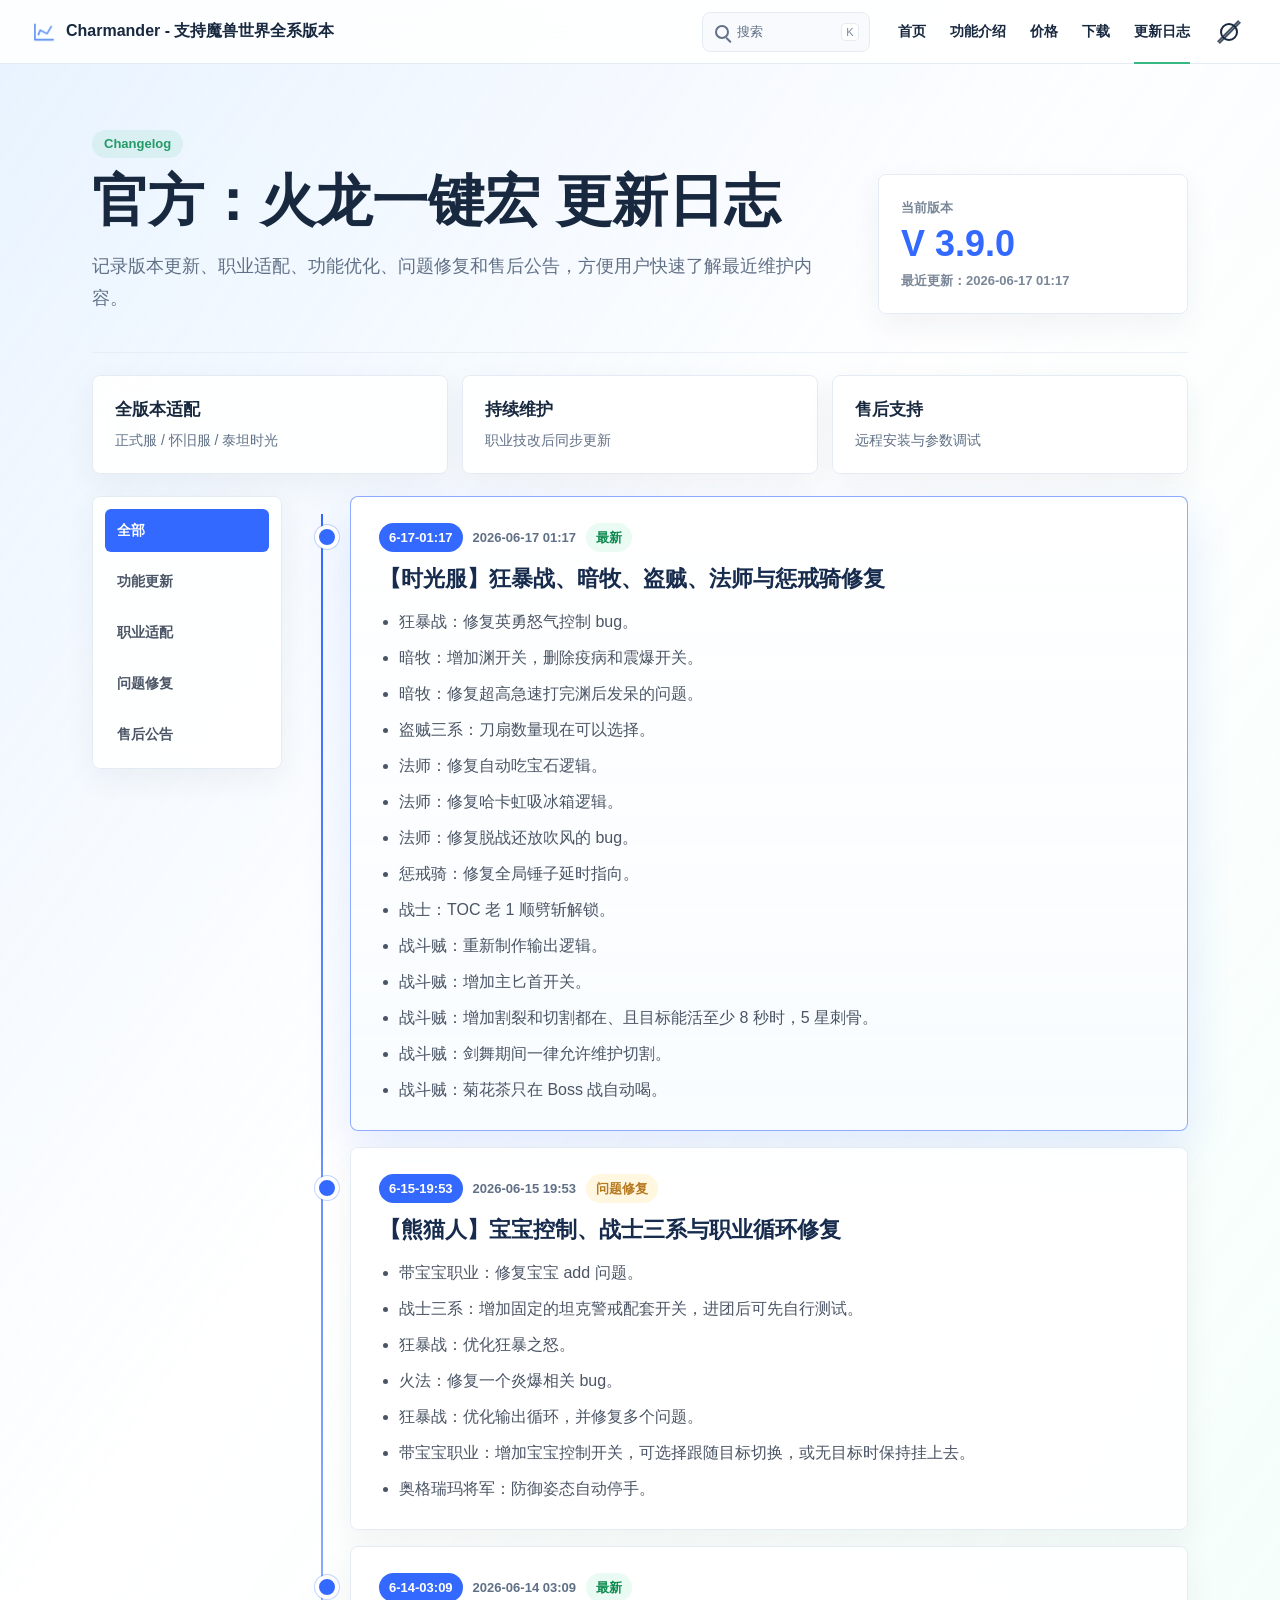
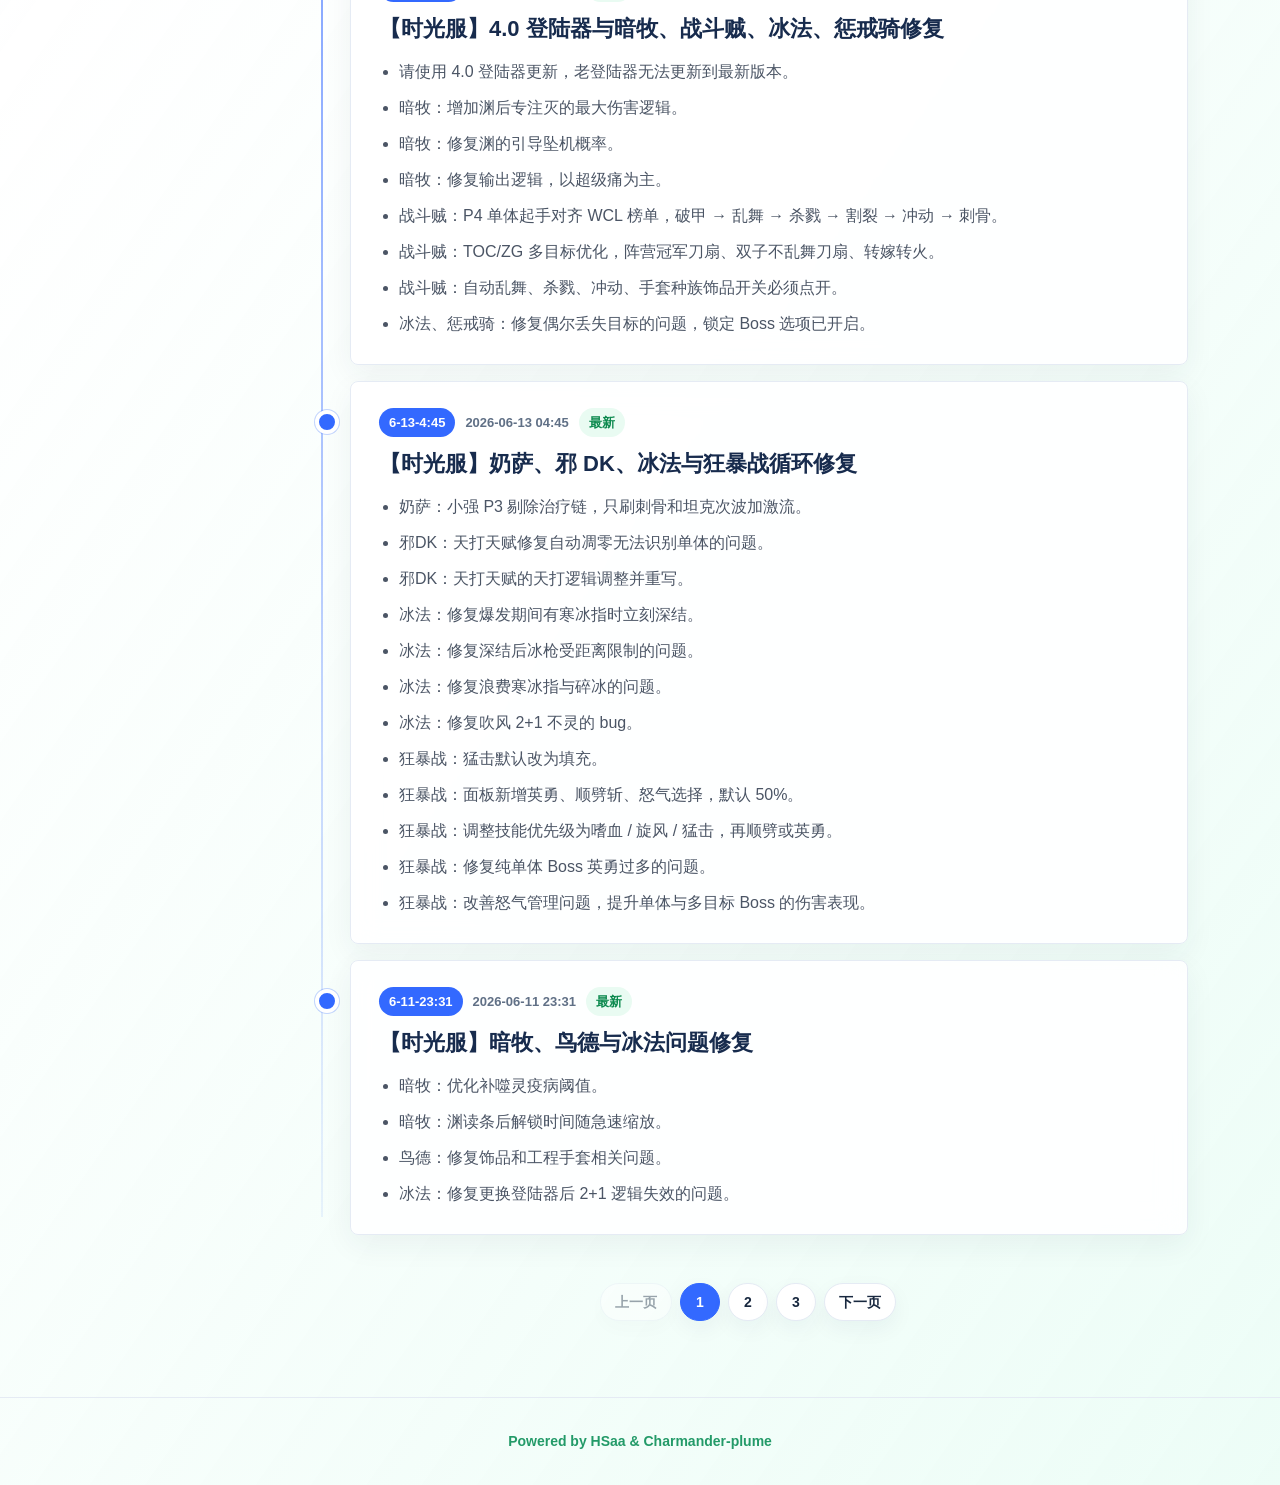
==== changelog.html @ 05441c8e "Restore target-style homepage background" ====
<!doctype html>
<html lang="zh-Hans">
  <head>
    <meta charset="UTF-8" />
    <meta name="viewport" content="width=device-width, initial-scale=1.0" />
    <title>官方：火龙一键宏 更新日志 | Charmander</title>
    <meta name="description" content="查看火龙一键宏版本更新日志，包含职业适配、功能优化、问题修复、售后公告和支付页面调整记录。" />
    <meta name="keywords" content="官方火龙一键宏更新日志,火龙一键宏更新日志,魔兽世界一键宏更新,GSE宏更新,职业适配,版本维护" />
    <meta name="robots" content="index,follow" />
    <meta name="author" content="Charmander" />
    <meta name="theme-color" content="#39b884" />
    <link rel="canonical" href="https://www.aiomg.vip/changelog.html" />
    <link rel="icon" href="./appicon.png" />
    <meta property="og:type" content="article" />
    <meta property="og:locale" content="zh_CN" />
    <meta property="og:site_name" content="Charmander" />
    <meta property="og:title" content="官方：火龙一键宏 更新日志" />
    <meta property="og:description" content="记录火龙一键宏的版本更新、职业适配、功能优化和售后公告。" />
    <meta property="og:url" content="https://www.aiomg.vip/changelog.html" />
    <meta property="og:image" content="https://www.aiomg.vip/appicon.png" />
    <meta name="twitter:card" content="summary" />
    <meta name="twitter:title" content="官方：火龙一键宏 更新日志" />
    <meta name="twitter:description" content="查看火龙一键宏的版本更新、职业适配、功能优化和售后公告。" />
    <meta name="twitter:image" content="https://www.aiomg.vip/appicon.png" />
    <script type="application/ld+json">
      {
        "@context": "https://schema.org",
        "@type": "CollectionPage",
        "name": "官方：火龙一键宏 更新日志",
        "url": "https://www.aiomg.vip/changelog.html",
        "description": "记录火龙一键宏的版本更新、职业适配、功能优化、问题修复和售后公告。",
        "isPartOf": {
          "@type": "WebSite",
          "name": "Charmander",
          "url": "https://www.aiomg.vip/"
        }
      }
    </script>
    <link rel="stylesheet" href="./styles.css?v=20260617-ui2" />
  </head>
  <body class="detail-page changelog-page">
    <header class="navbar">
      <div class="navbar-inner">
        <a class="brand" href="./index.html" aria-label="Charmander - 支持魔兽世界全系版本">
          <span class="brand-mark" aria-hidden="true"><img src="./appicon.png" alt="" width="24" height="24" /></span>
          <span class="brand-text">Charmander - 支持魔兽世界全系版本</span>
        </a>
        <div class="nav-right">
          <div class="search" aria-label="搜索"><span class="search-icon" aria-hidden="true"></span><span>搜索</span><kbd>K</kbd></div>
          <nav class="main-nav" aria-label="主导航">
            <a href="./index.html">首页</a>
            <a href="./features.html">功能介绍</a>
            <a href="./pricing.html">价格</a>
            <a href="./download.html">下载</a>
            <a class="active" href="./changelog.html" aria-current="page">更新日志</a>
          </nav>
          <div class="appearance" aria-label="外观" aria-hidden="true"></div>
        </div>
      </div>
    </header>

    <main class="changelog-main">
      <section class="changelog-hero page-hero">
        <div>
          <p class="section-kicker">Changelog</p>
          <h1>官方：火龙一键宏 更新日志</h1>
          <p>记录版本更新、职业适配、功能优化、问题修复和售后公告，方便用户快速了解最近维护内容。</p>
        </div>
        <aside class="release-summary" aria-label="当前版本摘要">
          <span>当前版本</span>
          <strong>V 3.9.0</strong>
          <em>最近更新：2026-06-17 01:17</em>
        </aside>
      </section>

      <section class="release-grid" aria-label="更新分类">
        <div><strong>全版本适配</strong><span>正式服 / 怀旧服 / 泰坦时光</span></div>
        <div><strong>持续维护</strong><span>职业技改后同步更新</span></div>
        <div><strong>售后支持</strong><span>远程安装与参数调试</span></div>
      </section>

      <section class="changelog-layout">
        <aside class="release-filter" aria-label="日志分类">
          <button class="active" type="button" data-filter="all">全部</button>
          <button type="button" data-filter="feature">功能更新</button>
          <button type="button" data-filter="class">职业适配</button>
          <button type="button" data-filter="fix">问题修复</button>
          <button type="button" data-filter="support">售后公告</button>
        </aside>

        <div class="timeline" data-page-size="5">
          <article class="release-card latest" data-category="fix">
            <div class="release-meta">
              <span class="release-version">6-17-01:17</span>
              <time datetime="2026-06-17T01:17">2026-06-17 01:17</time>
              <em>最新</em>
            </div>
            <h2>【时光服】狂暴战、暗牧、盗贼、法师与惩戒骑修复</h2>
            <ul>
              <li>狂暴战：修复英勇怒气控制 bug。</li>
              <li>暗牧：增加渊开关，删除疫病和震爆开关。</li>
              <li>暗牧：修复超高急速打完渊后发呆的问题。</li>
              <li>盗贼三系：刀扇数量现在可以选择。</li>
              <li>法师：修复自动吃宝石逻辑。</li>
              <li>法师：修复哈卡虹吸冰箱逻辑。</li>
              <li>法师：修复脱战还放吹风的 bug。</li>
              <li>惩戒骑：修复全局锤子延时指向。</li>
              <li>战士：TOC 老 1 顺劈斩解锁。</li>
              <li>战斗贼：重新制作输出逻辑。</li>
              <li>战斗贼：增加主匕首开关。</li>
              <li>战斗贼：增加割裂和切割都在、且目标能活至少 8 秒时，5 星刺骨。</li>
              <li>战斗贼：剑舞期间一律允许维护切割。</li>
              <li>战斗贼：菊花茶只在 Boss 战自动喝。</li>
            </ul>
          </article>

          <article class="release-card" data-category="fix">
            <div class="release-meta">
              <span class="release-version">6-15-19:53</span>
              <time datetime="2026-06-15T19:53">2026-06-15 19:53</time>
              <em class="fix">问题修复</em>
            </div>
            <h2>【熊猫人】宝宝控制、战士三系与职业循环修复</h2>
            <ul>
              <li>带宝宝职业：修复宝宝 add 问题。</li>
              <li>战士三系：增加固定的坦克警戒配套开关，进团后可先自行测试。</li>
              <li>狂暴战：优化狂暴之怒。</li>
              <li>火法：修复一个炎爆相关 bug。</li>
              <li>狂暴战：优化输出循环，并修复多个问题。</li>
              <li>带宝宝职业：增加宝宝控制开关，可选择跟随目标切换，或无目标时保持挂上去。</li>
              <li>奥格瑞玛将军：防御姿态自动停手。</li>
            </ul>
          </article>

          <article class="release-card" data-category="fix">
            <div class="release-meta">
              <span class="release-version">6-14-03:09</span>
              <time datetime="2026-06-14T03:09">2026-06-14 03:09</time>
              <em>最新</em>
            </div>
            <h2>【时光服】4.0 登陆器与暗牧、战斗贼、冰法、惩戒骑修复</h2>
            <ul>
              <li>请使用 4.0 登陆器更新，老登陆器无法更新到最新版本。</li>
              <li>暗牧：增加渊后专注灭的最大伤害逻辑。</li>
              <li>暗牧：修复渊的引导坠机概率。</li>
              <li>暗牧：修复输出逻辑，以超级痛为主。</li>
              <li>战斗贼：P4 单体起手对齐 WCL 榜单，破甲 → 乱舞 → 杀戮 → 割裂 → 冲动 → 刺骨。</li>
              <li>战斗贼：TOC/ZG 多目标优化，阵营冠军刀扇、双子不乱舞刀扇、转嫁转火。</li>
              <li>战斗贼：自动乱舞、杀戮、冲动、手套种族饰品开关必须点开。</li>
              <li>冰法、惩戒骑：修复偶尔丢失目标的问题，锁定 Boss 选项已开启。</li>
            </ul>
          </article>

          <article class="release-card" data-category="fix">
            <div class="release-meta">
              <span class="release-version">6-13-4:45</span>
              <time datetime="2026-06-13T04:45">2026-06-13 04:45</time>
              <em>最新</em>
            </div>
            <h2>【时光服】奶萨、邪 DK、冰法与狂暴战循环修复</h2>
            <ul>
              <li>奶萨：小强 P3 剔除治疗链，只刷刺骨和坦克次波加激流。</li>
              <li>邪DK：天打天赋修复自动凋零无法识别单体的问题。</li>
              <li>邪DK：天打天赋的天打逻辑调整并重写。</li>
              <li>冰法：修复爆发期间有寒冰指时立刻深结。</li>
              <li>冰法：修复深结后冰枪受距离限制的问题。</li>
              <li>冰法：修复浪费寒冰指与碎冰的问题。</li>
              <li>冰法：修复吹风 2+1 不灵的 bug。</li>
              <li>狂暴战：猛击默认改为填充。</li>
              <li>狂暴战：面板新增英勇、顺劈斩、怒气选择，默认 50%。</li>
              <li>狂暴战：调整技能优先级为嗜血 / 旋风 / 猛击，再顺劈或英勇。</li>
              <li>狂暴战：修复纯单体 Boss 英勇过多的问题。</li>
              <li>狂暴战：改善怒气管理问题，提升单体与多目标 Boss 的伤害表现。</li>
            </ul>
          </article>

          <article class="release-card" data-category="fix">
            <div class="release-meta">
              <span class="release-version">6-11-23:31</span>
              <time datetime="2026-06-11T23:31">2026-06-11 23:31</time>
              <em>最新</em>
            </div>
            <h2>【时光服】暗牧、鸟德与冰法问题修复</h2>
            <ul>
              <li>暗牧：优化补噬灵疫病阈值。</li>
              <li>暗牧：渊读条后解锁时间随急速缩放。</li>
              <li>鸟德：修复饰品和工程手套相关问题。</li>
              <li>冰法：修复更换登陆器后 2+1 逻辑失效的问题。</li>
            </ul>
          </article>

          <article class="release-card" data-category="fix">
            <div class="release-meta">
              <span class="release-version">6-11-13:14</span>
              <time datetime="2026-06-11T13:14">2026-06-11 13:14</time>
              <em>最新</em>
            </div>
            <h2>【时光服】3.9 登陆器与职业循环更新</h2>
            <ul>
              <li>请使用 3.9 登陆器更新；重新打开登陆器会自动更新，进入游戏后可 <code>/RL</code> 重新加载。</li>
              <li>武器战：优化 AOE，超过 3 怪智能顺劈，2 只怪横扫时偏向英勇。</li>
              <li>暗牧：适配新更新，如有问题请及时反馈。</li>
              <li>毁灭术：分流逻辑优化。</li>
              <li>CJQ：修复命令光环问题。</li>
              <li>DK：修复霸权印记不开的问题。</li>
            </ul>
          </article>

          <article class="release-card" data-category="feature">
            <div class="release-meta">
              <span class="release-version">登陆器 3.9</span>
              <time datetime="2026-06-11">2026-06-11</time>
              <em class="feature">功能更新</em>
            </div>
            <h2>登陆器 3.9 优化更新</h2>
            <ul>
              <li>优化更新流程与目录结构，新增一键更新能力。</li>
              <li>减少屏幕占用并优化线程表现，提升登陆器运行体验。</li>
              <li>一键宏打开并登录后即可启动游戏；如出现发呆情况，可在游戏内输入 <code>/RL</code> 重新加载。</li>
              <li>友情提醒：没有工程手套的用户，一定要取消勾选工程手套相关选项，否则可能卡循环。</li>
            </ul>
          </article>

          <article class="release-card" data-category="fix">
            <div class="release-meta">
              <span class="release-version">6-10-18:49</span>
              <time datetime="2026-06-10T18:49">2026-06-10 18:49</time>
              <em class="fix">问题修复</em>
            </div>
            <h2>【时光服】骑士、治疗与盗贼循环修复</h2>
            <ul>
              <li>修复 FQ 循环 BUG。</li>
              <li>骑士增加光明圣印按钮和禁用选项。</li>
              <li>修复治疗无法循环 BUG。</li>
              <li>修复盗贼一直上毒问题。</li>
            </ul>
          </article>

          <article class="release-card" data-category="class">
            <div class="release-meta">
              <span class="release-version">v1.6.1</span>
              <time datetime="2026-06-10">2026-06-10</time>
              <em class="class">职业适配</em>
            </div>
            <h2>职业循环与团队副本场景修复</h2>
            <ul>
              <li>邪 DK：自动工程手套提前到大军 / 天鬼前面；天赋菜单更名，并提示命中需堆够 263，否则可能断病乱循环。</li>
              <li>适配水晶之心。</li>
              <li>毁灭术：新增厄运诅咒开关，并修复献祭不加层数计算的问题。</li>
              <li>武器战：有横扫时优先英勇，无横扫时智能顺劈。</li>
              <li>元素萨满：雷霆风暴增加自动使用开关，蓝量低于 80% 时开始工作。</li>
              <li>暗牧：修复升天开工程手套 / 饰品导致掉下来的问题，增加哈卡自动躲吸；冰吼逻辑暂未完成。</li>
              <li>修复吃药卡狂野魔法的问题。</li>
              <li>敏锐贼：十字军老 1 前几个 Boss 不再自动使用消失。</li>
              <li>血领主、冰吼场景下，部分近战不再自动取消自动保护之手。</li>
            </ul>
          </article>

          <article class="release-card" data-category="fix">
            <div class="release-meta">
              <span class="release-version">6-9-01:05</span>
              <time datetime="2026-06-09T01:05">2026-06-09 01:05</time>
              <em class="fix">问题修复</em>
            </div>
            <h2>【时光服】3.8 登陆器与职业循环更新</h2>
            <ul>
              <li>请更新最新 3.8 登陆器后再进行更新；可点击下载最新自动登陆器。</li>
              <li>邪 DK 自动工程手套提前到大军 / 天鬼前面，天赋菜单更名，并增加命中提示。</li>
              <li>毁灭术新增厄运诅咒开关，并修复献祭层数计算问题。</li>
              <li>武器战、元素萨满、暗牧、敏锐贼和部分团本场景均有循环修复。</li>
            </ul>
          </article>

          <article class="release-card" data-category="feature">
            <div class="release-meta"><span class="release-version">v1.6.0</span><time datetime="2026-06-10">2026-06-10</time><em class="feature">功能更新</em></div>
            <h2>完善购买页与联系方式展示</h2>
            <ul>
              <li>新增 QQ 与微信二维码悬浮展示，方便用户扫码联系客服。</li>
              <li>优化套餐卡片文案、价格和库存显示，增强移动端可读性。</li>
              <li>补全全站 SEO 信息、结构化数据、robots 和 sitemap。</li>
            </ul>
          </article>

          <article class="release-card" data-category="feature">
            <div class="release-meta"><span class="release-version">v1.5.0</span><time datetime="2026-06-09">2026-06-09</time><em class="feature">功能更新</em></div>
            <h2>新增价格套餐与支付方式展示</h2>
            <ul>
              <li>上线季卡、半年卡、年卡、永久卡四类套餐。</li>
              <li>展示微信支付、支付宝、银联、网银、数字人民币、Visa/Mastercard、USTD 和直接支付。</li>
              <li>保留静态展示模式，不接入真实支付行为。</li>
            </ul>
          </article>

          <article class="release-card" data-category="class">
            <div class="release-meta"><span class="release-version">v1.4.0</span><time datetime="2026-06-09">2026-06-09</time><em class="class">职业适配</em></div>
            <h2>商品分类与套餐卡片优化</h2>
            <ul>
              <li>商品分类支持点击切换选中状态。</li>
              <li>修复套餐卡片文字换行影响视觉的问题。</li>
              <li>统一卡片边框、选中状态和右下角标记样式。</li>
            </ul>
          </article>

          <article class="release-card" data-category="class">
            <div class="release-meta"><span class="release-version">v1.3.0</span><time datetime="2026-06-09">2026-06-09</time><em class="class">职业适配</em></div>
            <h2>补充职业与版本范围</h2>
            <ul>
              <li>补充正式服全职业、怀旧服专区、时光/熊猫/正式服分类。</li>
              <li>优化 GSE 宏包说明，明确适配职业与专精范围。</li>
              <li>增加首次购买体验卡提示，降低用户试用门槛。</li>
            </ul>
          </article>

          <article class="release-card" data-category="support">
            <div class="release-meta"><span class="release-version">v1.2.0</span><time datetime="2026-06-08">2026-06-08</time><em class="support">售后公告</em></div>
            <h2>完善交付与售后权益说明</h2>
            <ul>
              <li>补充远程安装、调试、改键和售后交流群说明。</li>
              <li>明确下单备注游戏版本、职业、专精和使用场景。</li>
              <li>增加合规声明，说明不提供自动挂机、自动走位、自动副本等功能。</li>
            </ul>
          </article>
        </div>
        <nav class="release-pagination" aria-label="更新日志分页"></nav>
      </section>
    </main>

    <footer class="footer">
      <span>Powered by HSaa &amp; Charmander-plume</span>
    </footer>
    <script src="./script.js?v=20260617-motion1" defer></script>
  </body>
</html>
---- styles.css ----
:root {
  --bg: #ffffff;
  --bg-soft: #f7fbff;
  --bg-card: rgba(255, 255, 255, .88);
  --text: #18283f;
  --muted: #607086;
  --muted-2: #7a8798;
  --line: #e5ebf4;
  --brand: #36b883;
  --brand-dark: #239a68;
  --blue: #3369ff;
  --cyan: #21b9ee;
  --violet: #7c5cff;
  --danger: #e5484d;
  --shadow: 0 16px 44px rgba(28, 46, 74, .08);
  --shadow-soft: 0 10px 30px rgba(28, 46, 74, .06);
  --shadow-lift: 0 24px 58px rgba(28, 46, 74, .12);
  --radius: 8px;
  --header-height: 64px;
  color: var(--text);
  background: var(--bg);
  font-family: ui-sans-serif, -apple-system, BlinkMacSystemFont, "Segoe UI", "PingFang SC", "Microsoft YaHei", "Noto Sans CJK SC", Arial, sans-serif;
}

* {
  box-sizing: border-box;
}

html {
  min-width: 320px;
  background: var(--bg);
  scroll-padding-top: var(--header-height);
}

body {
  margin: 0;
  min-height: 100vh;
  color: var(--text);
  background:
    radial-gradient(circle at 18% 12%, rgba(51, 105, 255, .12), transparent 30%),
    radial-gradient(circle at 82% 16%, rgba(54, 184, 131, .12), transparent 30%),
    linear-gradient(180deg, #f8fcff 0%, #fff 420px);
  font-family: inherit;
  font-size: 16px;
  line-height: 1.65;
  text-rendering: optimizeLegibility;
  -webkit-font-smoothing: antialiased;
}

body.home {
  background: #fff;
}

body.detail-page {
  background:
    linear-gradient(125deg, rgba(231, 242, 255, .92) 0%, rgba(255, 255, 255, .74) 34%, rgba(235, 253, 246, .9) 100%),
    linear-gradient(180deg, #f7fbff 0%, #fff 620px);
}

body.detail-page::before {
  content: "";
  position: fixed;
  inset: var(--header-height) 0 auto;
  z-index: -1;
  height: 420px;
  pointer-events: none;
  background:
    linear-gradient(90deg, rgba(51, 105, 255, .06) 1px, transparent 1px),
    linear-gradient(180deg, rgba(54, 184, 131, .05) 1px, transparent 1px);
  background-size: 44px 44px;
  mask-image: linear-gradient(180deg, rgba(0, 0, 0, .7), transparent);
}

a {
  color: inherit;
  text-decoration: none;
}

img {
  max-width: 100%;
  height: auto;
}

.navbar {
  position: fixed;
  inset: 0 0 auto;
  z-index: 50;
  height: var(--header-height);
  border-bottom: 1px solid var(--line);
  background: rgba(255, 255, 255, .88);
  backdrop-filter: saturate(180%) blur(14px);
}

.navbar-inner {
  display: flex;
  align-items: center;
  justify-content: space-between;
  max-width: 1376px;
  height: 100%;
  margin: 0 auto;
  padding: 0 32px;
}

.brand {
  display: inline-flex;
  align-items: center;
  min-width: 0;
  height: 100%;
  font-size: 16px;
  font-weight: 800;
  white-space: nowrap;
}

.brand-mark {
  display: inline-flex;
  flex: 0 0 auto;
  width: 24px;
  height: 24px;
  margin-right: 10px;
}

.brand-mark img {
  display: block;
  width: 24px;
  height: 24px;
}

.brand-text {
  overflow: hidden;
  text-overflow: ellipsis;
}

.nav-right,
.main-nav {
  display: flex;
  align-items: center;
  height: 100%;
}

.nav-right {
  gap: 8px;
}

.search {
  display: inline-flex;
  align-items: center;
  gap: 8px;
  width: 168px;
  height: 40px;
  margin-right: 8px;
  border: 1px solid var(--line);
  border-radius: var(--radius);
  padding: 0 10px 0 12px;
  color: var(--muted);
  background: rgba(248, 250, 253, .92);
  font-size: 13px;
}

.search-icon {
  width: 14px;
  height: 14px;
  border: 2px solid currentColor;
  border-radius: 50%;
  position: relative;
  flex: 0 0 auto;
}

.search-icon::after {
  content: "";
  position: absolute;
  right: -5px;
  bottom: -4px;
  width: 7px;
  height: 2px;
  border-radius: 999px;
  background: currentColor;
  transform: rotate(45deg);
}

.search span:nth-child(2) {
  min-width: 0;
  flex: 1;
  overflow: hidden;
  text-overflow: ellipsis;
  white-space: nowrap;
}

kbd {
  min-width: 18px;
  height: 18px;
  border: 1px solid var(--line);
  border-radius: 4px;
  padding: 0 4px;
  color: var(--muted-2);
  background: #fff;
  font: inherit;
  font-size: 11px;
  line-height: 16px;
  text-align: center;
}

.main-nav a {
  position: relative;
  display: inline-flex;
  align-items: center;
  height: 100%;
  padding: 0 12px;
  color: var(--text);
  font-size: 14px;
  font-weight: 700;
  transition: color .18s ease, transform .18s ease;
}

.main-nav a:hover {
  color: var(--brand);
  transform: translateY(-1px);
}

.main-nav a.active::after {
  content: "";
  position: absolute;
  right: 12px;
  bottom: -1px;
  left: 12px;
  height: 2px;
  background: var(--brand);
  transform-origin: center;
  animation: navActiveBar .48s ease-out;
}

.appearance {
  position: relative;
  width: 38px;
  height: 38px;
  border-radius: 50%;
}

.appearance::before,
.appearance::after {
  content: "";
  position: absolute;
  inset: 10px;
  border: 2px solid var(--text);
  border-radius: 50%;
}

.appearance::after {
  inset: 4px 17px;
  border-width: 0 2px;
  border-radius: 0;
  transform: rotate(45deg);
  opacity: .8;
}

.footer {
  border-top: 1px solid var(--line);
  padding: 32px 24px;
  color: var(--muted);
  text-align: center;
  font-size: 14px;
}

.footer span {
  color: var(--brand-dark);
  font-weight: 700;
}

.section-kicker {
  display: inline-flex;
  align-items: center;
  min-height: 28px;
  margin: 0 0 12px;
  border-radius: 999px;
  padding: 0 12px;
  color: var(--brand-dark);
  background: rgba(54, 184, 131, .1);
  font-size: 13px;
  font-weight: 900;
  letter-spacing: 0;
}

.page-hero h1,
.hero h1 {
  letter-spacing: 0;
}

.home .footer {
  background: #fff;
}

.hero {
  position: relative;
  display: grid;
  place-items: center;
  min-height: calc(100vh - 64px);
  padding: calc(var(--header-height) + 60px) 24px 106px;
  overflow: hidden;
  text-align: center;
}

.bg-filter,
.bg-filter canvas {
  position: absolute;
  inset: 0;
  width: 100%;
  height: 100%;
}

.bg-filter {
  background: #f8fbff;
}

.bg-filter canvas {
  image-rendering: auto;
  opacity: .95;
  filter: blur(52px) saturate(1.22);
  transform: scale(1.12);
}

.bg-filter::after {
  content: "";
  position: absolute;
  inset: 0;
  background:
    radial-gradient(circle at 50% 44%, rgba(255, 255, 255, .34), rgba(255, 255, 255, .54) 30%, transparent 58%),
    linear-gradient(180deg, rgba(255, 255, 255, .74), rgba(255, 255, 255, .1) 44%, rgba(255, 255, 255, .86) 96%);
}

.hero-content {
  position: relative;
  z-index: 1;
  display: grid;
  justify-items: center;
}

.hero h1 {
  margin: 0;
  display: block;
  padding: 0 .04em .1em;
  font-size: clamp(48px, 7vw, 86px);
  font-weight: 900;
  line-height: 1.12;
  background: linear-gradient(110deg, var(--brand) 10%, #2caec4 48%, var(--violet) 88%);
  -webkit-background-clip: text;
  background-clip: text;
  color: transparent;
}

.tagline {
  margin: 22px 0 0;
  color: rgba(24, 40, 63, .72);
  font-size: clamp(25px, 3.2vw, 36px);
  font-weight: 900;
  line-height: 1.25;
}

.description {
  max-width: 720px;
  margin: 18px 0 0;
  color: rgba(24, 40, 63, .62);
  font-size: clamp(18px, 2.1vw, 24px);
  font-weight: 500;
}

.actions {
  display: flex;
  justify-content: center;
  flex-wrap: wrap;
  gap: 14px;
  margin-top: 42px;
}

.btn {
  display: inline-flex;
  align-items: center;
  justify-content: center;
  min-width: 96px;
  min-height: 42px;
  border-radius: 999px;
  padding: 0 22px;
  font-size: 15px;
  font-weight: 900;
  transition: transform .18s ease, box-shadow .18s ease, background-color .18s ease, color .18s ease;
}

.btn.primary {
  color: #fff;
  background: var(--brand);
  box-shadow: 0 12px 30px rgba(54, 184, 131, .24);
}

.btn.secondary {
  color: var(--text);
  background: rgba(255, 255, 255, .84);
  box-shadow: var(--shadow-soft);
}

.btn:hover,
.btn:focus-visible {
  transform: translateY(-2px);
}

.btn.primary:hover,
.btn.primary:focus-visible {
  box-shadow: 0 18px 36px rgba(54, 184, 131, .28);
}

.btn.secondary:hover,
.btn.secondary:focus-visible {
  box-shadow: 0 16px 32px rgba(28, 46, 74, .11);
}

.feature-main,
.shop-main,
.download-main,
.changelog-main {
  max-width: 1160px;
  min-height: calc(100vh - var(--header-height));
  margin: 0 auto;
  padding: calc(var(--header-height) + 58px) 32px 76px;
}

.page-hero {
  position: relative;
  display: grid;
  grid-template-columns: minmax(0, 1fr) 310px;
  gap: 34px;
  align-items: end;
  margin-bottom: 22px;
  padding: 8px 0 38px;
  border-bottom: 1px solid rgba(229, 235, 244, .78);
  animation: pageHeroIn .7s cubic-bezier(.2, .7, .2, 1) both;
}

.page-hero h1 {
  max-width: 800px;
  margin: 0;
  color: var(--text);
  font-size: clamp(38px, 4.4vw, 56px);
  font-weight: 900;
  line-height: 1.1;
}

.lead,
.page-hero p:not(.section-kicker),
.download-hero-copy > p:not(.section-kicker),
.changelog-hero p:not(.section-kicker) {
  max-width: 740px;
  margin: 18px 0 0;
  color: var(--muted);
  font-size: 18px;
  line-height: 1.8;
}

.feature-hero h1 {
  background: linear-gradient(115deg, var(--brand) 18%, #2ab7c8 54%, var(--violet) 88%);
  -webkit-background-clip: text;
  background-clip: text;
  color: transparent;
}

.feature-hero-panel,
.release-summary,
.download-version-card,
.feature-section.clean,
.feature-section.tips,
.feature-section.compliance,
.shop-panel,
.download-panel,
.download-support,
.release-grid div,
.release-card,
.download-card {
  border: 1px solid var(--line);
  border-radius: var(--radius);
  background: var(--bg-card);
  box-shadow: var(--shadow-soft);
  backdrop-filter: blur(14px);
}

.feature-section.clean,
.feature-section.tips,
.feature-section.compliance,
.shop-panel,
.download-panel,
.download-support,
.release-card {
  transition: border-color .18s ease, box-shadow .18s ease, transform .18s ease;
}

.feature-section.clean:hover,
.feature-section.tips:hover,
.feature-section.compliance:hover,
.shop-panel:hover,
.download-panel:hover,
.download-support:hover,
.release-card:hover {
  border-color: rgba(51, 105, 255, .28);
  box-shadow: var(--shadow-lift);
}

.feature-hero-panel,
.release-summary,
.download-version-card {
  padding: 22px;
}

.feature-hero-panel div {
  padding: 14px 0;
  border-bottom: 1px solid var(--line);
}

.feature-hero-panel div:first-child {
  padding-top: 0;
}

.feature-hero-panel div:last-child {
  padding-bottom: 0;
  border-bottom: 0;
}

.panel-label,
.release-summary span,
.release-summary em,
.download-version-card span,
.download-version-card em {
  display: block;
  color: var(--muted-2);
  font-size: 13px;
  font-style: normal;
  font-weight: 800;
}

.feature-hero-panel strong {
  color: var(--text);
  font-size: 16px;
}

.feature-section {
  border-top: 1px solid var(--line);
  padding: 44px 0;
}

.feature-section.clean,
.feature-section.tips,
.feature-section.compliance {
  border-top: 1px solid var(--line);
  margin: 18px 0 36px;
  padding: 30px;
}

.section-heading {
  margin-bottom: 24px;
}

.section-heading h2,
.feature-section h2 {
  margin: 0;
  color: var(--text);
  font-size: 30px;
  font-weight: 900;
  line-height: 1.25;
}

.rich-copy {
  display: grid;
  grid-template-columns: repeat(2, minmax(0, 1fr));
  gap: 22px;
}

.rich-copy p,
.feature-section p {
  margin: 0;
  color: var(--muted);
  line-height: 1.85;
}

.capability-grid {
  display: grid;
  grid-template-columns: repeat(3, minmax(0, 1fr));
  gap: 16px;
}

.capability-card,
.audience-list div,
.support-item {
  border: 1px solid var(--line);
  border-radius: var(--radius);
  background: #fff;
  box-shadow: 0 10px 28px rgba(28, 46, 74, .05);
}

.capability-card {
  position: relative;
  overflow: hidden;
  min-height: 230px;
  padding: 24px;
}

.capability-card::after,
.download-card::after {
  content: "";
  position: absolute;
  right: -34px;
  bottom: -36px;
  width: 96px;
  height: 96px;
  border-radius: 28px;
  background: linear-gradient(135deg, rgba(54, 184, 131, .13), rgba(51, 105, 255, .1));
  transform: rotate(16deg);
}

.card-index,
.download-card-icon,
.release-version {
  display: inline-flex;
  align-items: center;
  justify-content: center;
  border-radius: 999px;
  color: #fff;
  background: var(--blue);
  font-size: 13px;
  font-weight: 900;
}

.card-index {
  position: relative;
  z-index: 1;
  min-width: 38px;
  height: 28px;
}

.capability-card h3 {
  position: relative;
  z-index: 1;
  margin: 18px 0 10px;
  font-size: 22px;
  line-height: 1.3;
}

.capability-card p {
  position: relative;
  z-index: 1;
  color: var(--muted);
}

.split,
.compliance {
  display: grid;
  grid-template-columns: 280px minmax(0, 1fr);
  gap: 40px;
  align-items: start;
}

.split-heading {
  display: grid;
  align-content: start;
  gap: 10px;
}

.split-heading h2 {
  margin: 0;
}

.audience-list {
  display: grid;
  gap: 12px;
}

.audience-list div,
.support-item {
  padding: 18px 20px;
}

.audience-list strong {
  display: block;
  margin-bottom: 4px;
  font-size: 17px;
}

.audience-list span,
.support-item {
  color: var(--muted);
  line-height: 1.7;
}

.support-grid {
  display: grid;
  grid-template-columns: repeat(auto-fit, minmax(174px, 1fr));
  gap: 14px;
}

.support-item {
  min-height: 128px;
  font-weight: 800;
}

.compliance {
  background: #fff8e8;
}

.tips span {
  display: inline-block;
  margin-top: 12px;
  color: var(--text);
  font-size: 14px;
  font-weight: 900;
}

.shop-header {
  display: flex;
  align-items: center;
  justify-content: space-between;
  gap: 24px;
  min-height: 104px;
  border-radius: var(--radius);
  padding: 28px;
  color: #fff;
  background:
    linear-gradient(135deg, rgba(47, 102, 255, .98) 0%, rgba(69, 132, 255, .96) 47%, rgba(34, 184, 238, .95) 100%),
    linear-gradient(90deg, rgba(255, 255, 255, .16), transparent 46%);
  box-shadow: 0 22px 56px rgba(30, 97, 222, .18);
}

.shop-title {
  display: flex;
  align-items: center;
  gap: 16px;
}

.shop-logo {
  display: grid;
  place-items: center;
  width: 54px;
  height: 54px;
  border-radius: 14px;
  background: rgba(255, 255, 255, .92);
}

.shop-title h1 {
  margin: 0;
  font-size: 30px;
  font-weight: 900;
  line-height: 1.2;
}

.shop-title p {
  margin: 6px 0 0;
  color: rgba(255, 255, 255, .86);
  font-size: 14px;
}

.shop-actions,
.download-contact-list {
  display: flex;
  align-items: center;
  justify-content: flex-end;
  gap: 12px;
  flex-wrap: wrap;
}

.online-badge {
  position: relative;
  display: inline-flex;
  align-items: center;
  gap: 9px;
  min-height: 46px;
  border: 1px solid rgba(255, 255, 255, .72);
  border-radius: 999px;
  padding: 6px 14px 6px 8px;
  color: #12243d;
  background: rgba(255, 255, 255, .94);
  box-shadow: 0 10px 24px rgba(16, 38, 95, .12);
  font-size: 14px;
  font-weight: 800;
}

.contact-icon {
  position: relative;
  display: inline-grid;
  place-items: center;
  flex: 0 0 auto;
  width: 32px;
  height: 32px;
  border-radius: 50%;
  color: #fff;
  box-shadow: 0 6px 14px rgba(16, 38, 95, .18);
}

.qq-logo {
  background: linear-gradient(145deg, #35b9ff, #1172e8);
}

.qq-logo::before {
  content: "QQ";
  font-size: 11px;
  font-weight: 900;
}

.wechat-logo {
  background: linear-gradient(145deg, #2dd875, #08a84f);
}

.wechat-logo::before,
.wechat-logo::after {
  content: "";
  position: absolute;
  border-radius: 50%;
  background: #fff;
}

.wechat-logo::before {
  left: 7px;
  top: 9px;
  width: 14px;
  height: 10px;
}

.wechat-logo::after {
  right: 7px;
  bottom: 8px;
  width: 12px;
  height: 9px;
}

.contact-copy {
  display: grid;
  gap: 1px;
  min-width: 0;
  line-height: 1.12;
  text-align: left;
}

.contact-copy em {
  color: #526273;
  font-size: 12px;
  font-style: normal;
  font-weight: 800;
}

.contact-copy strong {
  color: #10233d;
  font-size: 14px;
  font-weight: 900;
  white-space: nowrap;
}

.contact-qr-popover {
  position: absolute;
  top: calc(100% + 12px);
  left: 50%;
  z-index: 80;
  width: 220px;
  border: 1px solid rgba(255, 255, 255, .74);
  border-radius: var(--radius);
  padding: 10px;
  background: #fff;
  box-shadow: 0 18px 42px rgba(16, 38, 95, .22);
  opacity: 0;
  pointer-events: none;
  transform: translate(-50%, -6px);
  transition: opacity .16s ease, transform .16s ease;
}

.contact-qr-popover::before {
  content: "";
  position: absolute;
  top: -7px;
  left: 50%;
  width: 12px;
  height: 12px;
  background: #fff;
  transform: translateX(-50%) rotate(45deg);
}

.contact-qr-popover img {
  display: block;
  width: 100%;
  border-radius: 6px;
}

.online-badge:hover .contact-qr-popover,
.online-badge:focus-within .contact-qr-popover {
  opacity: 1;
  transform: translate(-50%, 0);
}

.shop-panel {
  padding: 26px;
  margin-top: 20px;
}

.shop-section-title {
  display: flex;
  align-items: center;
  gap: 10px;
  margin-bottom: 18px;
}

.shop-section-title h2 {
  margin: 0;
  padding-left: 14px;
  border-left: 4px solid var(--blue);
  color: #172b4d;
  font-size: 20px;
  font-weight: 900;
  line-height: 1.3;
}

.shop-section-title.compact h2 {
  font-size: 20px;
}

.merchant-content {
  display: flex;
  align-items: center;
  justify-content: space-between;
  gap: 18px;
  border-radius: 8px;
  padding: 14px;
  background: linear-gradient(135deg, rgba(247, 250, 255, .9), rgba(238, 252, 246, .9));
}

.merchant-row {
  display: flex;
  align-items: center;
  flex: 1 1 auto;
  flex-wrap: wrap;
  gap: 7px;
  color: #4b5565;
}

.merchant-row strong {
  color: var(--blue);
}

.merchant-row em {
  margin-left: 14px;
  color: var(--danger);
  font-style: normal;
  font-weight: 800;
}

.cert-icon {
  display: inline-grid;
  place-items: center;
  width: 18px;
  height: 18px;
  border-radius: 50%;
  color: #fff;
  background: var(--blue);
  font-size: 12px;
  font-weight: 900;
}

.shop-searchbar {
  display: flex;
  align-items: center;
  gap: 16px;
}

.shop-searchbar input {
  width: min(420px, 100%);
  height: 42px;
  border: 1px solid var(--line);
  border-radius: 6px;
  padding: 0 18px;
  color: var(--text);
  background: #fff;
  font: inherit;
}

.shop-searchbar span {
  display: inline-flex;
  align-items: center;
  justify-content: center;
  min-width: 108px;
  height: 38px;
  border-radius: 999px;
  color: #fff;
  background: linear-gradient(0deg, #2a62ff, #4e7dff);
  font-weight: 900;
}

.shop-buy-link {
  display: inline-flex;
  align-items: center;
  justify-content: center;
  flex: 0 0 auto;
  gap: 10px;
  min-width: 190px;
  min-height: 48px;
  border-radius: 999px;
  padding: 0 22px;
  color: #fff;
  background: linear-gradient(135deg, #22c55e 0%, #16a3ff 100%);
  box-shadow: 0 16px 30px rgba(21, 128, 61, .26);
  font-weight: 900;
  text-decoration: none;
  transition: transform .16s ease, box-shadow .16s ease, filter .16s ease;
}

.shop-buy-link::before {
  content: "";
  width: 18px;
  height: 18px;
  border-radius: 6px;
  background:
    linear-gradient(#fff, #fff) 50% 62% / 10px 2px no-repeat,
    linear-gradient(#fff, #fff) 50% 45% / 10px 2px no-repeat,
    radial-gradient(circle at 35% 78%, #fff 0 2px, transparent 2.5px),
    radial-gradient(circle at 68% 78%, #fff 0 2px, transparent 2.5px);
  border: 2px solid rgba(255, 255, 255, .92);
}

.shop-buy-link span,
.shop-buy-link strong {
  color: inherit;
  line-height: 1.05;
  white-space: nowrap;
}

.shop-buy-link strong {
  font-size: 12px;
  opacity: .86;
}

.shop-buy-link:hover,
.shop-buy-link:focus-visible {
  filter: saturate(1.08);
  box-shadow: 0 18px 38px rgba(21, 128, 61, .34);
  transform: translateY(-1px);
}

body.motion-ready .reveal-item {
  opacity: 0;
  transform: translateY(26px);
  transition:
    opacity .56s ease,
    transform .56s cubic-bezier(.2, .7, .2, 1),
    border-color .18s ease,
    box-shadow .18s ease;
  transition-delay: calc(var(--reveal-step, 0) * 70ms);
}

body.motion-ready .reveal-item.is-visible {
  opacity: 1;
  transform: translateY(0);
}

body.motion-ready .reveal-item[data-reveal="left"] {
  transform: translate3d(-28px, 0, 0);
}

body.motion-ready .reveal-item[data-reveal="left"].is-visible {
  transform: translate3d(0, 0, 0);
}

body.motion-ready .reveal-item[data-reveal="right"] {
  transform: translate3d(28px, 0, 0);
}

body.motion-ready .reveal-item[data-reveal="right"].is-visible {
  transform: translate3d(0, 0, 0);
}

body.motion-ready .reveal-item[data-reveal="scale"] {
  transform: translateY(18px) scale(.97);
}

body.motion-ready .reveal-item[data-reveal="scale"].is-visible {
  transform: translateY(0) scale(1);
}

@keyframes pageHeroIn {
  0% {
    opacity: 0;
    transform: translateY(18px);
  }

  100% {
    opacity: 1;
    transform: translateY(0);
  }
}

@keyframes navActiveBar {
  0% {
    opacity: 0;
    transform: scaleX(.28);
  }

  100% {
    opacity: 1;
    transform: scaleX(1);
  }
}

.category-cards,
.goods-grid,
.pay-options {
  display: grid;
  grid-template-columns: repeat(auto-fit, minmax(210px, 1fr));
  gap: 14px;
}

.shop-category,
.goods-card {
  position: relative;
  overflow: hidden;
  border: 1px solid var(--line);
  border-radius: var(--radius);
  background: #fff;
  transition: border-color .16s ease, box-shadow .16s ease, transform .16s ease;
}

.shop-category {
  min-height: 116px;
  padding: 22px 20px;
  cursor: pointer;
}

.shop-category::after {
  content: "";
  position: absolute;
  right: -24px;
  bottom: -24px;
  width: 76px;
  height: 76px;
  border-radius: 22px;
  background: linear-gradient(135deg, rgba(51, 105, 255, .18), rgba(38, 194, 255, .12));
  transform: rotate(18deg);
}

.shop-category.active,
.goods-card.selected {
  border-color: var(--blue);
  box-shadow: 0 12px 28px rgba(51, 105, 255, .13);
}

.shop-category:hover,
.goods-card:hover {
  border-color: var(--blue);
  box-shadow: 0 14px 32px rgba(51, 105, 255, .12);
  transform: translateY(-1px);
}

.shop-category h3,
.goods-card h3 {
  position: relative;
  z-index: 1;
  margin: 0;
  color: #172b4d;
  font-size: 18px;
  font-weight: 900;
  line-height: 1.35;
}

.shop-category p {
  position: relative;
  z-index: 1;
  margin: 8px 0 0;
  color: var(--muted);
}

.goods-card {
  min-height: 150px;
  padding: 26px 22px;
  cursor: pointer;
}

.goods-head {
  display: grid;
  gap: 12px;
}

.goods-card h3 {
  min-height: 0;
  word-break: keep-all;
}

.goods-card strong {
  color: var(--blue);
  font-size: 28px;
  font-weight: 900;
  line-height: 1;
  white-space: nowrap;
}

.goods-card > span {
  display: inline-flex;
  margin-top: 12px;
  color: #00a553;
  font-size: 17px;
  font-weight: 800;
}

.goods-card.selected::after {
  content: "✓";
  position: absolute;
  right: 0;
  bottom: 0;
  display: grid;
  place-items: end center;
  width: 42px;
  height: 42px;
  padding-bottom: 3px;
  color: #fff;
  background: linear-gradient(135deg, transparent 0 49%, var(--blue) 50%);
  font-weight: 900;
}

.icon-title > span {
  display: inline-grid;
  place-items: center;
  width: 28px;
  height: 28px;
  border-radius: 8px;
  color: #fff;
  background: var(--blue);
  font-weight: 900;
}

.shop-description {
  border-radius: var(--radius);
  padding: 20px;
  color: var(--muted);
  background: #f7faff;
}

.shop-description p {
  margin: 0;
}

.shop-description p + p {
  margin-top: 10px;
}

.checkout-panel h2 {
  margin: 0 0 18px;
  color: #172b4d;
  font-size: 20px;
}

.pay-options {
  grid-template-columns: repeat(4, minmax(0, 1fr));
}

.pay-method {
  display: inline-flex;
  align-items: center;
  justify-content: center;
  gap: 9px;
  min-height: 48px;
  border: 1px solid var(--line);
  border-radius: 8px;
  padding: 0 12px;
  color: #263a55;
  background: #f8fbff;
  font-weight: 800;
  text-align: center;
  cursor: default;
}

.pay-method:hover {
  border-color: rgba(51, 105, 255, .28);
  background: #fff;
  box-shadow: 0 10px 24px rgba(28, 46, 74, .07);
}

.pay-icon {
  display: inline-grid;
  place-items: center;
  flex: 0 0 auto;
  width: 24px;
  height: 24px;
  border-radius: 7px;
  color: #fff;
  font-style: normal;
  font-size: 13px;
  font-weight: 900;
}

.pay-icon.wechat { background: #12b86a; }
.pay-icon.alipay { background: #1678ff; }
.pay-icon.union { background: #c04f7b; }
.pay-icon.bank { background: #2457c5; }
.pay-icon.digital { background: #c74d68; }
.pay-icon.visa { background: #2457c5; }
.pay-icon.usdt { background: #22a699; }
.pay-icon.direct { background: #d6a121; }
.pay-icon.wechat::before { content: "微"; }
.pay-icon.alipay::before { content: "支"; }
.pay-icon.union::before { content: "银"; }
.pay-icon.bank::before { content: "卡"; }
.pay-icon.digital::before { content: "数"; }
.pay-icon.visa::before { content: "V"; }
.pay-icon.usdt::before { content: "U"; }
.pay-icon.direct::before { content: "¥"; }

.release-summary strong,
.download-version-card strong {
  display: block;
  margin: 8px 0;
  color: var(--blue);
  font-size: 36px;
  line-height: 1;
}

.release-grid {
  display: grid;
  grid-template-columns: repeat(3, minmax(0, 1fr));
  gap: 14px;
  margin-bottom: 22px;
}

.release-grid div {
  padding: 20px 22px;
}

.release-grid strong {
  display: block;
  font-size: 17px;
}

.release-grid span {
  display: block;
  margin-top: 5px;
  color: var(--muted);
  font-size: 14px;
}

.changelog-layout {
  display: grid;
  grid-template-columns: 190px minmax(0, 1fr);
  gap: 26px;
  align-items: start;
}

.release-filter {
  position: sticky;
  top: calc(var(--header-height) + 18px);
  display: grid;
  gap: 8px;
  border: 1px solid var(--line);
  border-radius: var(--radius);
  padding: 12px;
  background: rgba(255, 255, 255, .9);
  box-shadow: var(--shadow-soft);
  backdrop-filter: blur(14px);
}

.release-filter button {
  border: 0;
  border-radius: 6px;
  padding: 10px 12px;
  color: #4b5565;
  background: transparent;
  cursor: pointer;
  font: inherit;
  font-size: 14px;
  font-weight: 800;
  text-align: left;
}

.release-filter button:hover {
  color: var(--blue);
  background: #eef4ff;
}

.release-filter button.active {
  color: #fff;
  background: var(--blue);
}

.timeline {
  position: relative;
  display: grid;
  gap: 16px;
}

.timeline::before {
  content: "";
  position: absolute;
  top: 18px;
  bottom: 18px;
  left: 13px;
  width: 2px;
  background: linear-gradient(180deg, var(--blue), rgba(51, 105, 255, .08));
}

.release-card {
  position: relative;
  margin-left: 42px;
  padding: 26px 28px;
}

.release-card[hidden] {
  display: none;
}

.release-card::before {
  content: "";
  position: absolute;
  top: 28px;
  left: -36px;
  width: 16px;
  height: 16px;
  border: 4px solid #fff;
  border-radius: 50%;
  background: var(--blue);
  box-shadow: 0 0 0 1px rgba(51, 105, 255, .28);
}

.release-card.latest {
  border-color: rgba(51, 105, 255, .55);
  background: linear-gradient(180deg, rgba(255, 255, 255, .96), rgba(248, 252, 255, .92));
  box-shadow: 0 18px 46px rgba(51, 105, 255, .14);
}

.release-meta {
  display: flex;
  align-items: center;
  flex-wrap: wrap;
  gap: 10px;
  margin-bottom: 12px;
}

.release-version {
  padding: 4px 10px;
}

.release-meta time {
  color: var(--muted);
  font-size: 13px;
  font-weight: 800;
}

.release-meta em {
  border-radius: 999px;
  padding: 4px 10px;
  color: #0d8a4f;
  background: #e9fbf2;
  font-size: 13px;
  font-style: normal;
  font-weight: 900;
}

.release-meta em.feature { color: #2855c8; background: #eef4ff; }
.release-meta em.fix { color: #b7791f; background: #fff7df; }
.release-meta em.class { color: #8a4fd1; background: #f4ecff; }
.release-meta em.support { color: #b83280; background: #fff0f7; }

.release-card h2 {
  margin: 0 0 14px;
  color: #172b4d;
  font-size: 22px;
  line-height: 1.35;
}

.release-card ul {
  display: grid;
  gap: 8px;
  margin: 0;
  padding-left: 20px;
  color: #4b5565;
  line-height: 1.75;
}

.release-pagination {
  grid-column: 2;
  display: flex;
  align-items: center;
  justify-content: center;
  flex-wrap: wrap;
  gap: 8px;
  margin-top: 22px;
}

.release-pagination[hidden] {
  display: none;
}

.release-pagination button {
  min-width: 40px;
  height: 38px;
  border: 1px solid var(--line);
  border-radius: 999px;
  padding: 0 14px;
  color: var(--text);
  background: #fff;
  cursor: pointer;
  font: inherit;
  font-size: 14px;
  font-weight: 900;
  box-shadow: 0 8px 22px rgba(28, 46, 74, .05);
}

.release-pagination button:hover:not(:disabled),
.release-pagination button.active {
  border-color: var(--blue);
  color: #fff;
  background: var(--blue);
}

.release-pagination button:disabled {
  cursor: not-allowed;
  opacity: .42;
}

.download-actions {
  display: flex;
  align-items: center;
  flex-wrap: wrap;
  gap: 14px;
  margin-top: 28px;
}

.download-primary,
.download-resource a {
  display: inline-flex;
  align-items: center;
  justify-content: center;
  gap: 9px;
  border-radius: 999px;
  color: #fff;
  background: linear-gradient(135deg, var(--blue), var(--cyan));
  font-weight: 900;
  box-shadow: 0 16px 32px rgba(51, 105, 255, .25);
}

.download-primary {
  min-height: 48px;
  padding: 0 24px;
  font-size: 16px;
}

.download-primary-icon {
  display: inline-grid;
  place-items: center;
  width: 24px;
  height: 24px;
  border-radius: 50%;
  color: var(--blue);
  background: #fff;
}

.download-note {
  color: var(--muted);
  font-size: 14px;
  font-weight: 800;
}

.download-version-card a {
  display: inline-flex;
  margin-top: 16px;
  color: var(--brand-dark);
  font-size: 14px;
  font-weight: 900;
}

.release-pagination button:hover {
  border-color: var(--blue);
  color: var(--blue);
}

.download-panel,
.download-support {
  padding: 26px;
}

.download-panel + .download-grid,
.download-grid + .download-panel,
.download-panel + .download-support {
  margin-top: 18px;
}

.download-section-title {
  display: flex;
  align-items: flex-start;
  gap: 12px;
  margin-bottom: 20px;
}

.download-title-icon {
  display: inline-grid;
  flex: 0 0 auto;
  place-items: center;
  width: 30px;
  height: 30px;
  border-radius: 8px;
  color: #fff;
  background: var(--blue);
  font-size: 14px;
  font-weight: 900;
}

.download-section-title h2 {
  margin: 0;
  color: #172b4d;
  font-size: 22px;
  line-height: 1.3;
}

.download-section-title p {
  margin: 6px 0 0;
  color: var(--muted);
}

.download-resource {
  display: flex;
  align-items: center;
  justify-content: space-between;
  gap: 24px;
  border-radius: var(--radius);
  padding: 24px;
  color: #fff;
  background:
    linear-gradient(135deg, rgba(51, 105, 255, .96), rgba(31, 184, 230, .94)),
    linear-gradient(90deg, rgba(255, 255, 255, .2), transparent 46%);
  box-shadow: 0 18px 42px rgba(31, 116, 226, .18);
}

.download-resource h3 {
  margin: 10px 0 8px;
  font-size: 28px;
  line-height: 1.25;
}

.download-resource p {
  max-width: 680px;
  margin: 0;
  color: rgba(255, 255, 255, .88);
}

.resource-badge {
  display: inline-flex;
  border-radius: 999px;
  padding: 5px 10px;
  color: #1d5ce8;
  background: #fff;
  font-size: 13px;
  font-weight: 900;
}

.download-resource a {
  flex: 0 0 auto;
  min-width: 136px;
  min-height: 44px;
  color: #235ce9;
  background: #fff;
  box-shadow: none;
}

.download-grid {
  display: grid;
  grid-template-columns: repeat(3, minmax(0, 1fr));
  gap: 16px;
  margin-top: 18px;
}

.download-card {
  position: relative;
  overflow: hidden;
  padding: 22px;
}

.download-card > * {
  position: relative;
  z-index: 1;
}

.download-card-icon {
  padding: 4px 9px;
  color: var(--blue);
  background: #eef4ff;
}

.download-card h3 {
  margin: 14px 0 8px;
  color: #172b4d;
  font-size: 20px;
}

.download-card p {
  min-height: 56px;
  margin: 0 0 14px;
  color: var(--muted);
  line-height: 1.65;
}

.download-card strong {
  color: var(--brand-dark);
  font-size: 15px;
}

.step-list {
  display: grid;
  grid-template-columns: repeat(4, minmax(0, 1fr));
  gap: 12px;
}

.step-list div {
  border-radius: var(--radius);
  padding: 18px;
  border: 1px solid rgba(229, 235, 244, .9);
  background: linear-gradient(180deg, #f8fbff, #fff);
}

.step-list span {
  display: inline-grid;
  place-items: center;
  width: 28px;
  height: 28px;
  border-radius: 50%;
  color: #fff;
  background: var(--blue);
  font-size: 13px;
  font-weight: 900;
}

.step-list strong {
  display: block;
  margin-top: 12px;
  color: #172b4d;
}

.step-list p {
  margin: 7px 0 0;
  color: var(--muted);
  font-size: 14px;
  line-height: 1.6;
}

.download-support {
  display: grid;
  grid-template-columns: minmax(0, 1fr) auto;
  align-items: center;
  gap: 26px;
  margin-top: 18px;
}

.download-support h2 {
  margin: 0;
  color: #172b4d;
  font-size: 28px;
}

.download-support p:not(.section-kicker) {
  max-width: 640px;
  margin: 10px 0 0;
  color: var(--muted);
}

@media (max-width: 1120px) {
  .navbar-inner {
    padding: 0 24px;
  }

  .search {
    width: 126px;
  }

  .goods-grid,
  .category-cards,
  .pay-options {
    grid-template-columns: repeat(2, minmax(0, 1fr));
  }
}

@media (max-width: 900px) {
  .brand-text {
    max-width: 260px;
  }

  .search {
    display: none;
  }

  .page-hero,
  .split,
  .compliance,
  .rich-copy,
  .changelog-layout,
  .download-support,
  .download-hero {
    grid-template-columns: 1fr;
  }

  .support-grid {
    grid-template-columns: repeat(2, minmax(0, 1fr));
  }

  .capability-grid,
  .release-grid,
  .download-grid {
    grid-template-columns: 1fr;
  }

  .release-filter {
    position: static;
    grid-template-columns: repeat(5, minmax(0, 1fr));
  }

  .release-pagination {
    grid-column: 1;
  }

  .shop-header {
    align-items: flex-start;
    flex-direction: column;
  }
}

@media (max-width: 680px) {
  .navbar-inner {
    padding: 0 16px;
  }

  .brand-text {
    max-width: 168px;
    font-size: 14px;
  }

  .main-nav a:nth-child(n + 3) {
    display: none;
  }

  .appearance {
    display: none;
  }

  .feature-main,
  .shop-main,
  .download-main,
  .changelog-main {
    padding: calc(var(--header-height) + 34px) 16px 58px;
  }

  .hero {
    min-height: calc(100vh - 64px);
    padding: calc(var(--header-height) + 34px) 18px 80px;
  }

  .feature-section.clean,
  .feature-section.tips,
  .feature-section.compliance,
  .shop-panel,
  .download-panel,
  .download-support,
  .release-card {
    padding: 20px;
  }

  .support-grid,
  .goods-grid,
  .category-cards,
  .pay-options,
  .step-list {
    grid-template-columns: 1fr;
  }

  .release-grid,
  .release-filter {
    grid-template-columns: 1fr;
  }

  .release-card {
    margin-left: 26px;
  }

  .timeline::before {
    left: 4px;
  }

  .release-card::before {
    left: -28px;
  }

  .shop-title {
    align-items: flex-start;
  }

  .merchant-content,
  .shop-actions,
  .download-contact-list,
  .download-actions,
  .shop-searchbar,
  .download-resource {
    align-items: stretch;
    flex-direction: column;
  }

  .online-badge,
  .shop-buy-link,
  .download-resource a,
  .download-primary {
    width: 100%;
  }

  .contact-qr-popover {
    left: auto;
    right: 0;
    transform: translate(0, -6px);
  }

  .online-badge:hover .contact-qr-popover,
  .online-badge:focus-within .contact-qr-popover {
    transform: translate(0, 0);
  }
}

@media (prefers-reduced-motion: reduce) {
  *,
  *::before,
  *::after {
    animation-duration: .01ms !important;
    animation-iteration-count: 1 !important;
    scroll-behavior: auto !important;
    transition-duration: .01ms !important;
  }
}
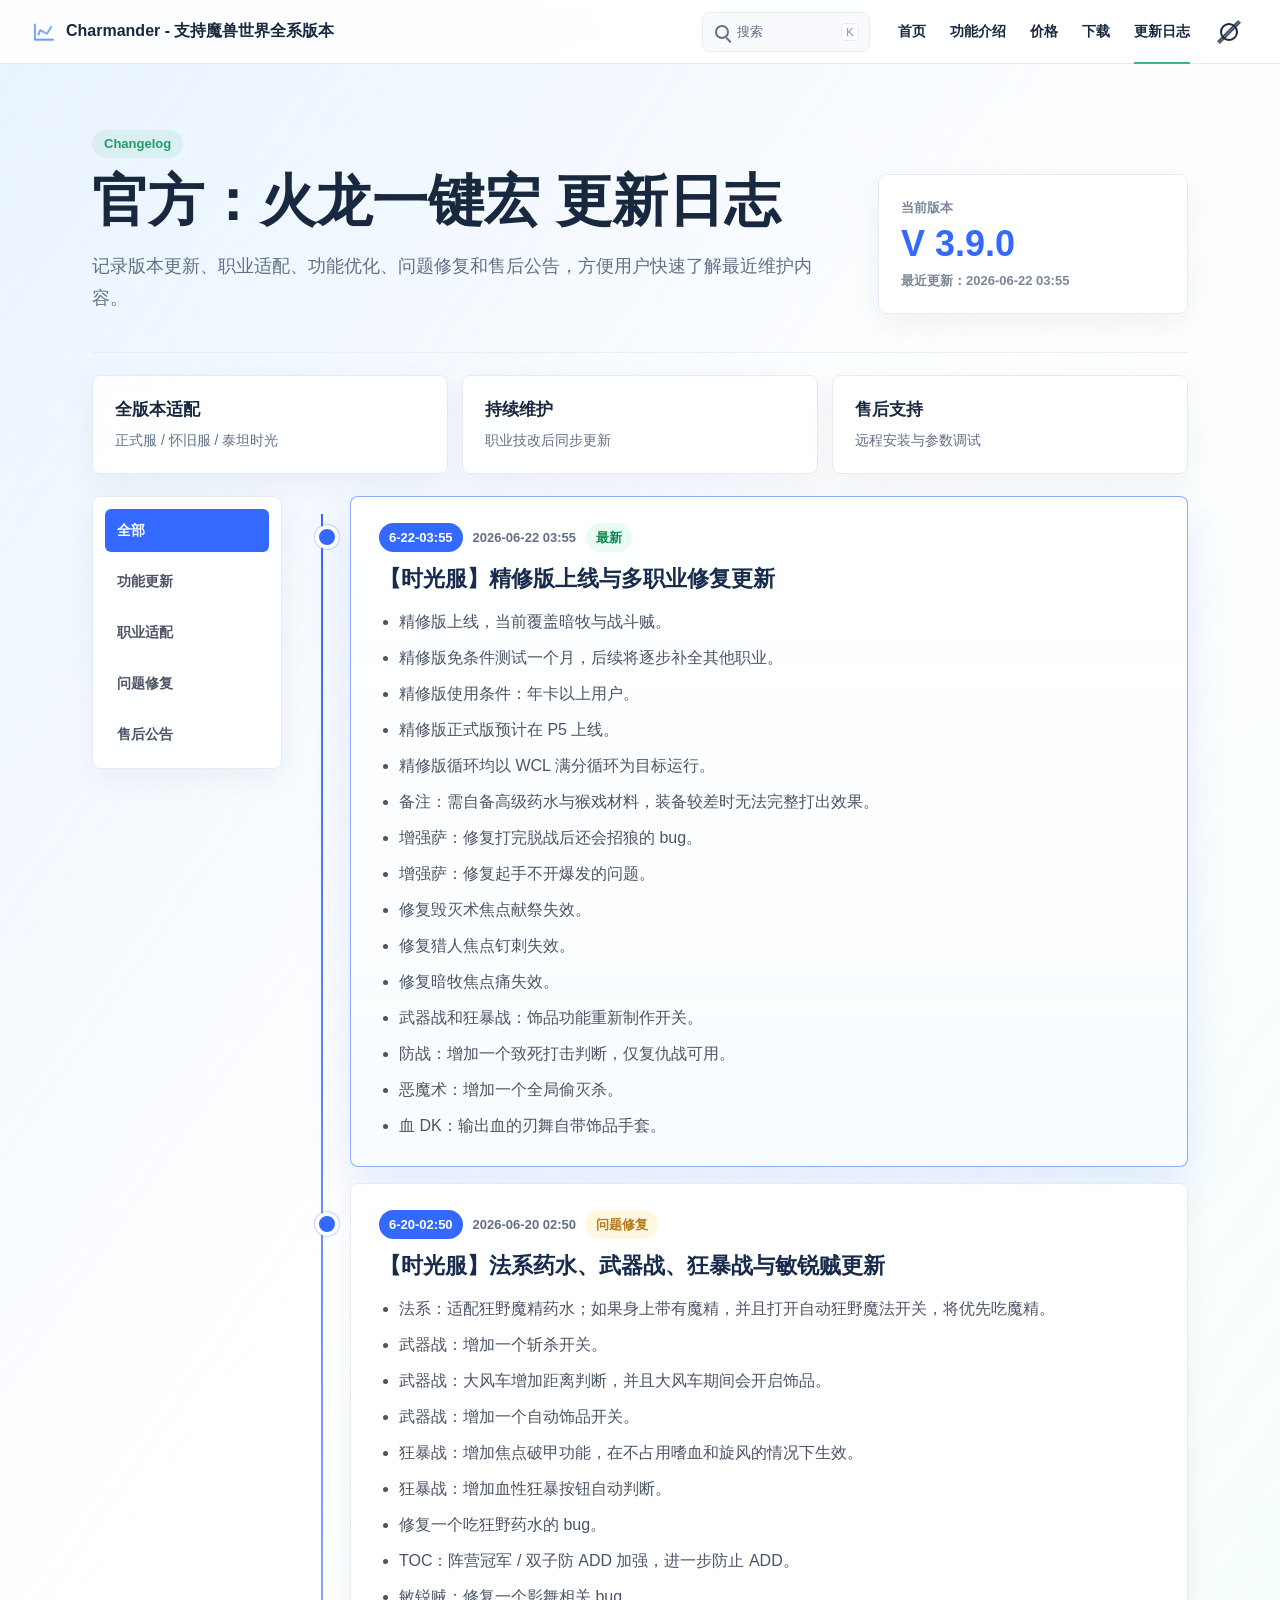
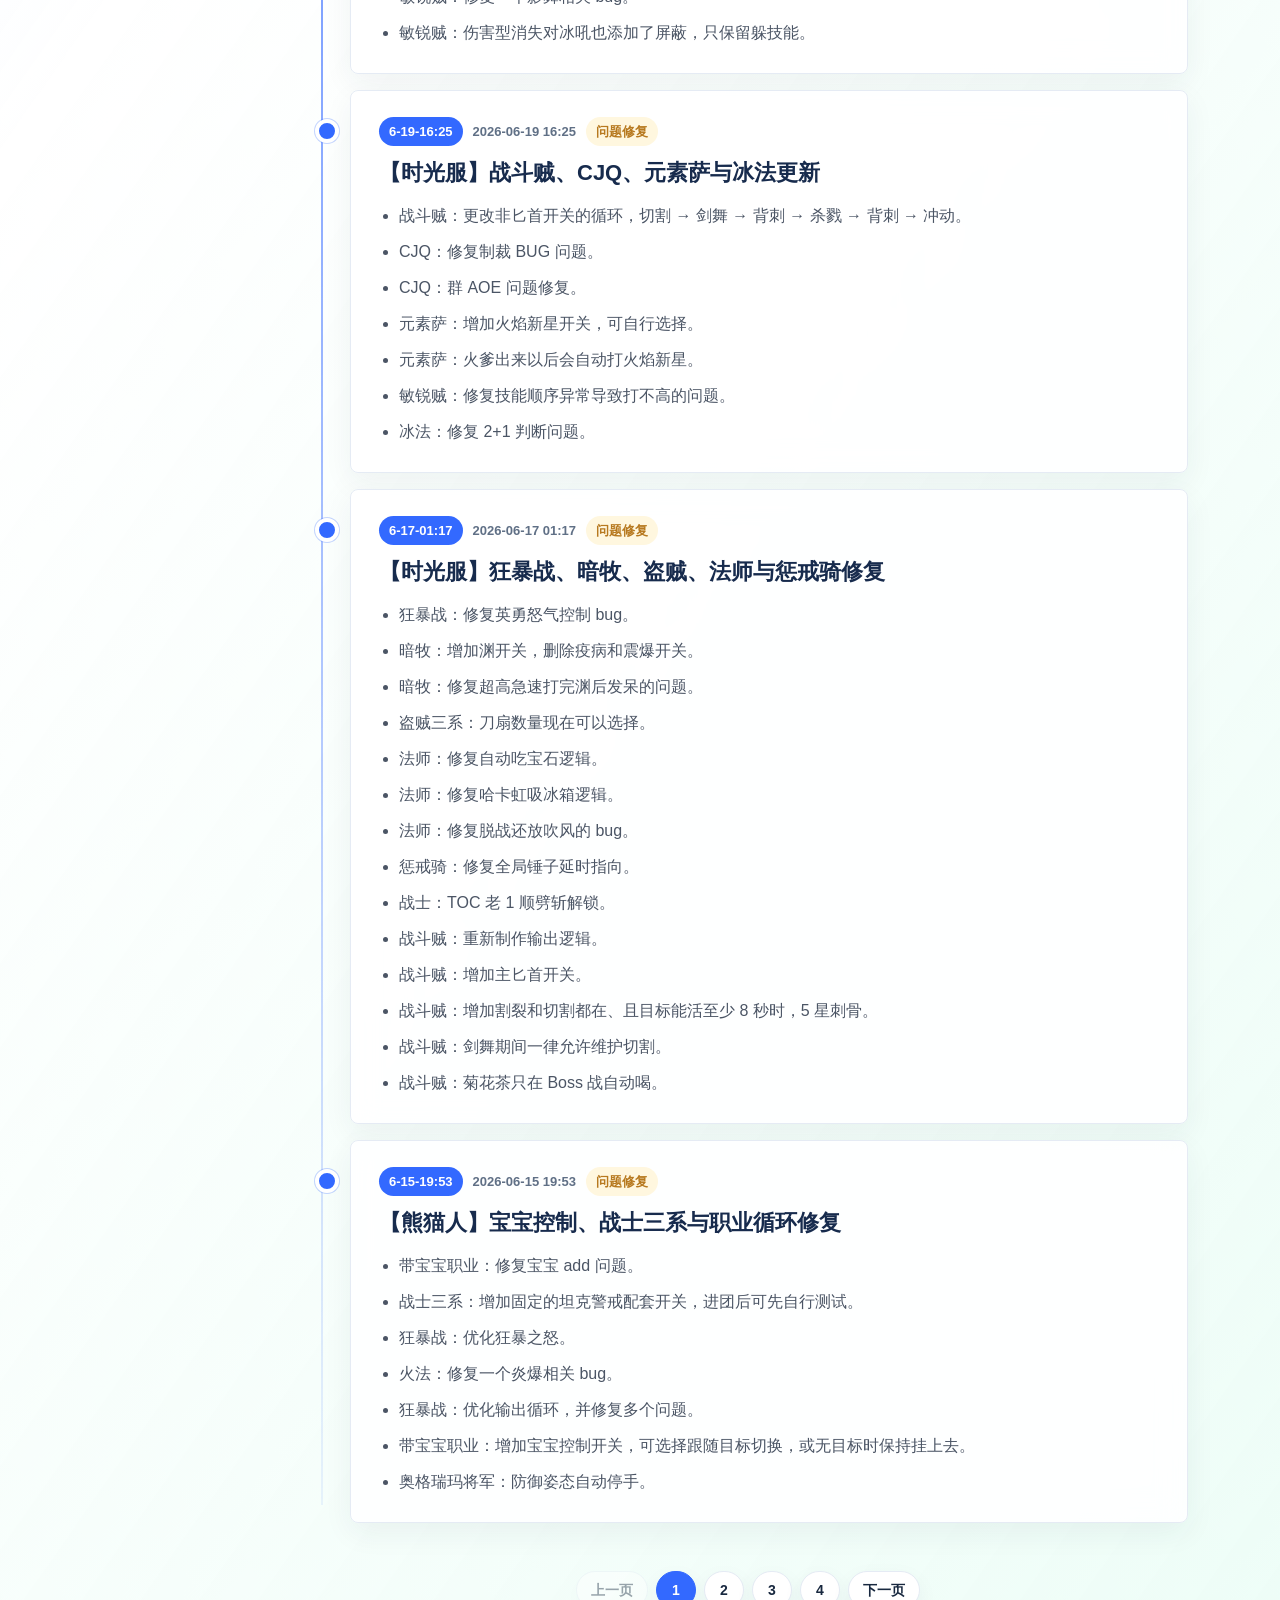
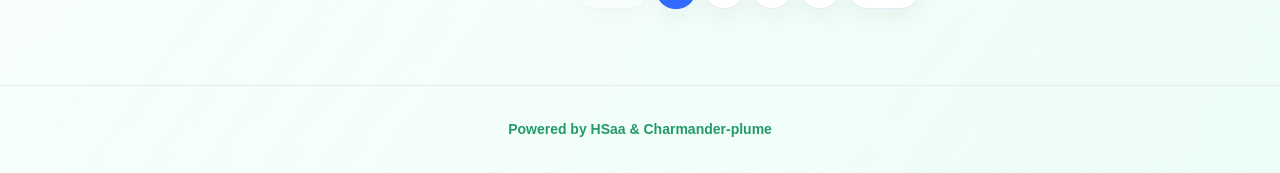
==== commit 09ec7a0e: "Add June 22 changelog entry" ====
--- a/changelog.html
+++ b/changelog.html
@@ -69,7 +69,7 @@
         <aside class="release-summary" aria-label="当前版本摘要">
           <span>当前版本</span>
           <strong>V 3.9.0</strong>
-          <em>最近更新：2026-06-17 01:17</em>
+          <em>最近更新：2026-06-22 03:55</em>
         </aside>
       </section>
 
@@ -91,9 +91,73 @@
         <div class="timeline" data-page-size="5">
           <article class="release-card latest" data-category="fix">
             <div class="release-meta">
+              <span class="release-version">6-22-03:55</span>
+              <time datetime="2026-06-22T03:55">2026-06-22 03:55</time>
+              <em>最新</em>
+            </div>
+            <h2>【时光服】精修版上线与多职业修复更新</h2>
+            <ul>
+              <li>精修版上线，当前覆盖暗牧与战斗贼。</li>
+              <li>精修版免条件测试一个月，后续将逐步补全其他职业。</li>
+              <li>精修版使用条件：年卡以上用户。</li>
+              <li>精修版正式版预计在 P5 上线。</li>
+              <li>精修版循环均以 WCL 满分循环为目标运行。</li>
+              <li>备注：需自备高级药水与猴戏材料，装备较差时无法完整打出效果。</li>
+              <li>增强萨：修复打完脱战后还会招狼的 bug。</li>
+              <li>增强萨：修复起手不开爆发的问题。</li>
+              <li>修复毁灭术焦点献祭失效。</li>
+              <li>修复猎人焦点钉刺失效。</li>
+              <li>修复暗牧焦点痛失效。</li>
+              <li>武器战和狂暴战：饰品功能重新制作开关。</li>
+              <li>防战：增加一个致死打击判断，仅复仇战可用。</li>
+              <li>恶魔术：增加一个全局偷灭杀。</li>
+              <li>血 DK：输出血的刃舞自带饰品手套。</li>
+            </ul>
+          </article>
+          <article class="release-card" data-category="fix">
+            <div class="release-meta">
+              <span class="release-version">6-20-02:50</span>
+              <time datetime="2026-06-20T02:50">2026-06-20 02:50</time>
+              <em class="fix">问题修复</em>
+            </div>
+            <h2>【时光服】法系药水、武器战、狂暴战与敏锐贼更新</h2>
+            <ul>
+              <li>法系：适配狂野魔精药水；如果身上带有魔精，并且打开自动狂野魔法开关，将优先吃魔精。</li>
+              <li>武器战：增加一个斩杀开关。</li>
+              <li>武器战：大风车增加距离判断，并且大风车期间会开启饰品。</li>
+              <li>武器战：增加一个自动饰品开关。</li>
+              <li>狂暴战：增加焦点破甲功能，在不占用嗜血和旋风的情况下生效。</li>
+              <li>狂暴战：增加血性狂暴按钮自动判断。</li>
+              <li>修复一个吃狂野药水的 bug。</li>
+              <li>TOC：阵营冠军 / 双子防 ADD 加强，进一步防止 ADD。</li>
+              <li>敏锐贼：修复一个影舞相关 bug。</li>
+              <li>敏锐贼：伤害型消失对冰吼也添加了屏蔽，只保留躲技能。</li>
+            </ul>
+          </article>
+
+          <article class="release-card" data-category="fix">
+            <div class="release-meta">
+              <span class="release-version">6-19-16:25</span>
+              <time datetime="2026-06-19T16:25">2026-06-19 16:25</time>
+              <em class="fix">问题修复</em>
+            </div>
+            <h2>【时光服】战斗贼、CJQ、元素萨与冰法更新</h2>
+            <ul>
+              <li>战斗贼：更改非匕首开关的循环，切割 → 剑舞 → 背刺 → 杀戮 → 背刺 → 冲动。</li>
+              <li>CJQ：修复制裁 BUG 问题。</li>
+              <li>CJQ：群 AOE 问题修复。</li>
+              <li>元素萨：增加火焰新星开关，可自行选择。</li>
+              <li>元素萨：火爹出来以后会自动打火焰新星。</li>
+              <li>敏锐贼：修复技能顺序异常导致打不高的问题。</li>
+              <li>冰法：修复 2+1 判断问题。</li>
+            </ul>
+          </article>
+
+          <article class="release-card" data-category="fix">
+            <div class="release-meta">
               <span class="release-version">6-17-01:17</span>
               <time datetime="2026-06-17T01:17">2026-06-17 01:17</time>
-              <em>最新</em>
+              <em class="fix">问题修复</em>
             </div>
             <h2>【时光服】狂暴战、暗牧、盗贼、法师与惩戒骑修复</h2>
             <ul>
@@ -136,7 +200,7 @@
             <div class="release-meta">
               <span class="release-version">6-14-03:09</span>
               <time datetime="2026-06-14T03:09">2026-06-14 03:09</time>
-              <em>最新</em>
+              <em class="fix">问题修复</em>
             </div>
             <h2>【时光服】4.0 登陆器与暗牧、战斗贼、冰法、惩戒骑修复</h2>
             <ul>
@@ -155,7 +219,7 @@
             <div class="release-meta">
               <span class="release-version">6-13-4:45</span>
               <time datetime="2026-06-13T04:45">2026-06-13 04:45</time>
-              <em>最新</em>
+              <em class="fix">问题修复</em>
             </div>
             <h2>【时光服】奶萨、邪 DK、冰法与狂暴战循环修复</h2>
             <ul>
@@ -178,7 +242,7 @@
             <div class="release-meta">
               <span class="release-version">6-11-23:31</span>
               <time datetime="2026-06-11T23:31">2026-06-11 23:31</time>
-              <em>最新</em>
+              <em class="fix">问题修复</em>
             </div>
             <h2>【时光服】暗牧、鸟德与冰法问题修复</h2>
             <ul>
@@ -193,7 +257,7 @@
             <div class="release-meta">
               <span class="release-version">6-11-13:14</span>
               <time datetime="2026-06-11T13:14">2026-06-11 13:14</time>
-              <em>最新</em>
+              <em class="fix">问题修复</em>
             </div>
             <h2>【时光服】3.9 登陆器与职业循环更新</h2>
             <ul>
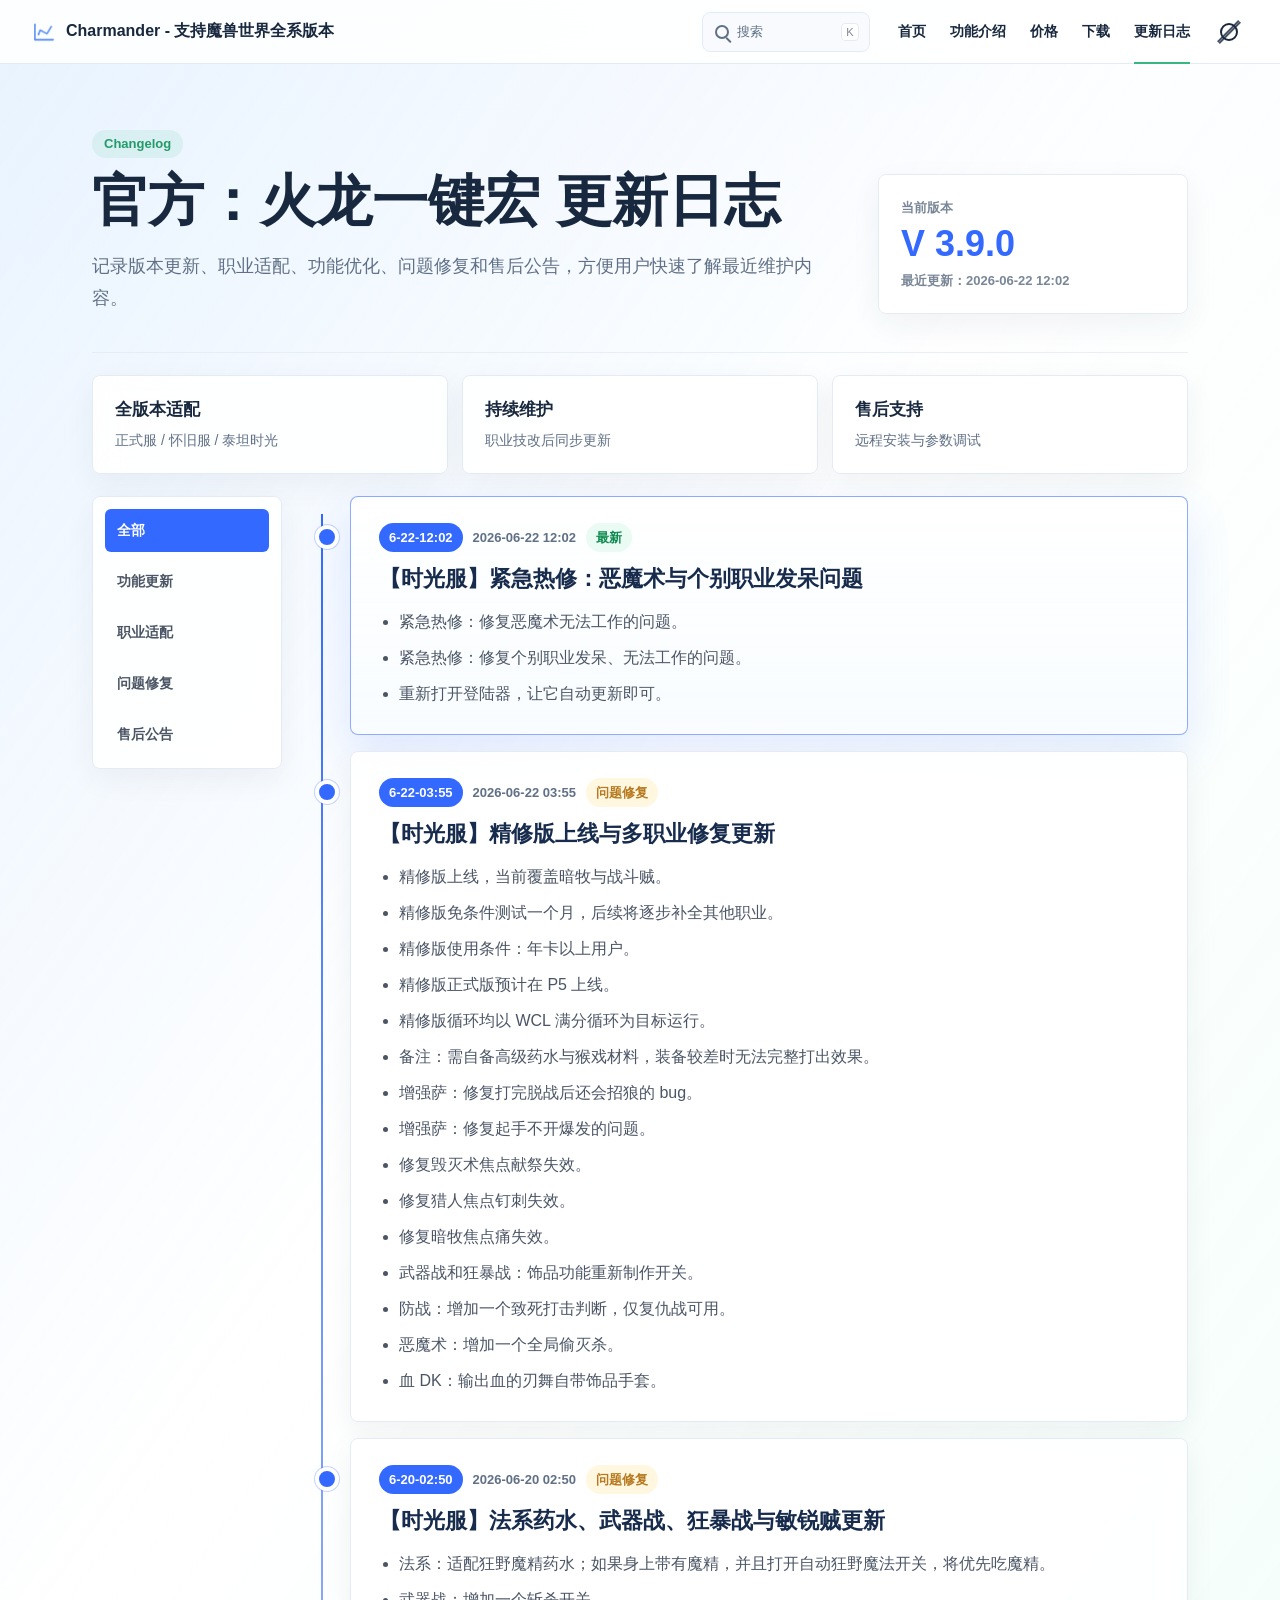
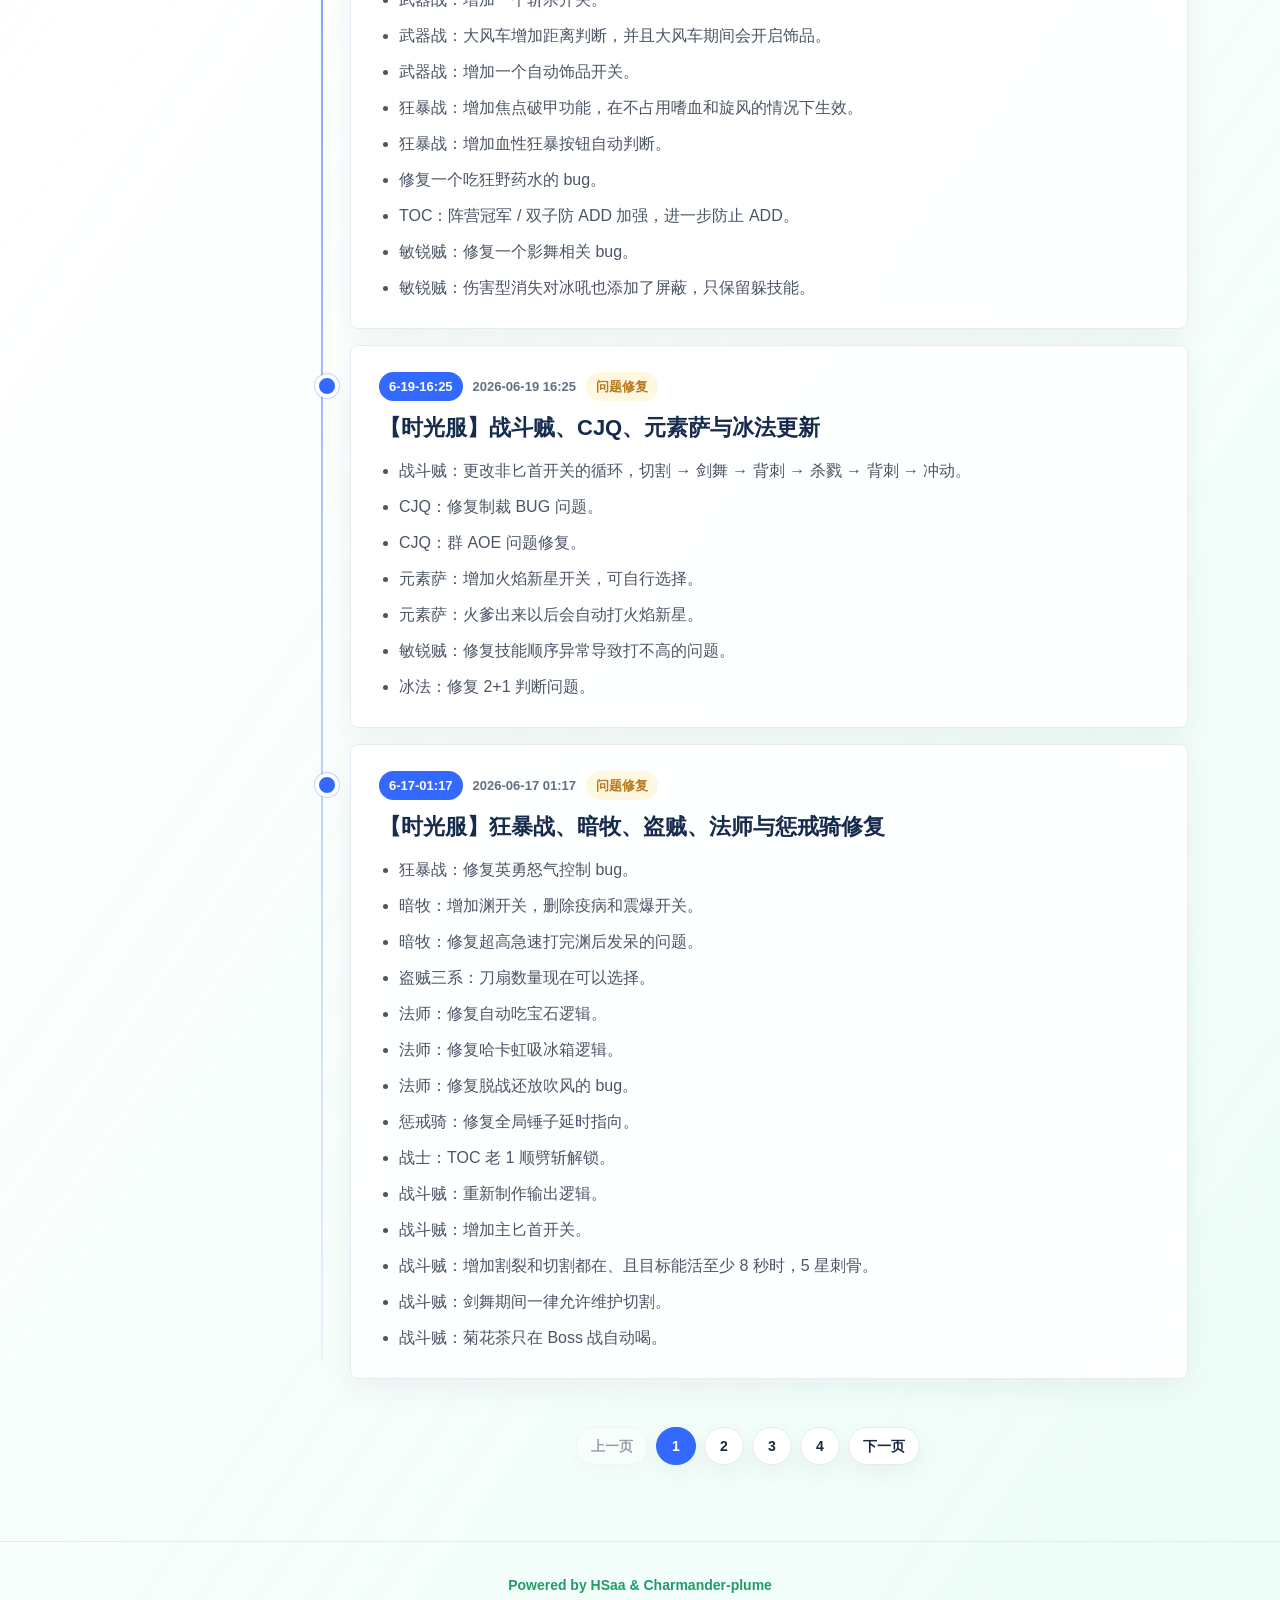
==== commit 55f30304: "Add June 22 midday hotfix changelog entry" ====
--- a/changelog.html
+++ b/changelog.html
@@ -69,7 +69,7 @@
         <aside class="release-summary" aria-label="当前版本摘要">
           <span>当前版本</span>
           <strong>V 3.9.0</strong>
-          <em>最近更新：2026-06-22 03:55</em>
+          <em>最近更新：2026-06-22 12:02</em>
         </aside>
       </section>
 
@@ -91,9 +91,22 @@
         <div class="timeline" data-page-size="5">
           <article class="release-card latest" data-category="fix">
             <div class="release-meta">
+              <span class="release-version">6-22-12:02</span>
+              <time datetime="2026-06-22T12:02">2026-06-22 12:02</time>
+              <em>最新</em>
+            </div>
+            <h2>【时光服】紧急热修：恶魔术与个别职业发呆问题</h2>
+            <ul>
+              <li>紧急热修：修复恶魔术无法工作的问题。</li>
+              <li>紧急热修：修复个别职业发呆、无法工作的问题。</li>
+              <li>重新打开登陆器，让它自动更新即可。</li>
+            </ul>
+          </article>
+          <article class="release-card" data-category="fix">
+            <div class="release-meta">
               <span class="release-version">6-22-03:55</span>
               <time datetime="2026-06-22T03:55">2026-06-22 03:55</time>
-              <em>最新</em>
+              <em class="fix">问题修复</em>
             </div>
             <h2>【时光服】精修版上线与多职业修复更新</h2>
             <ul>
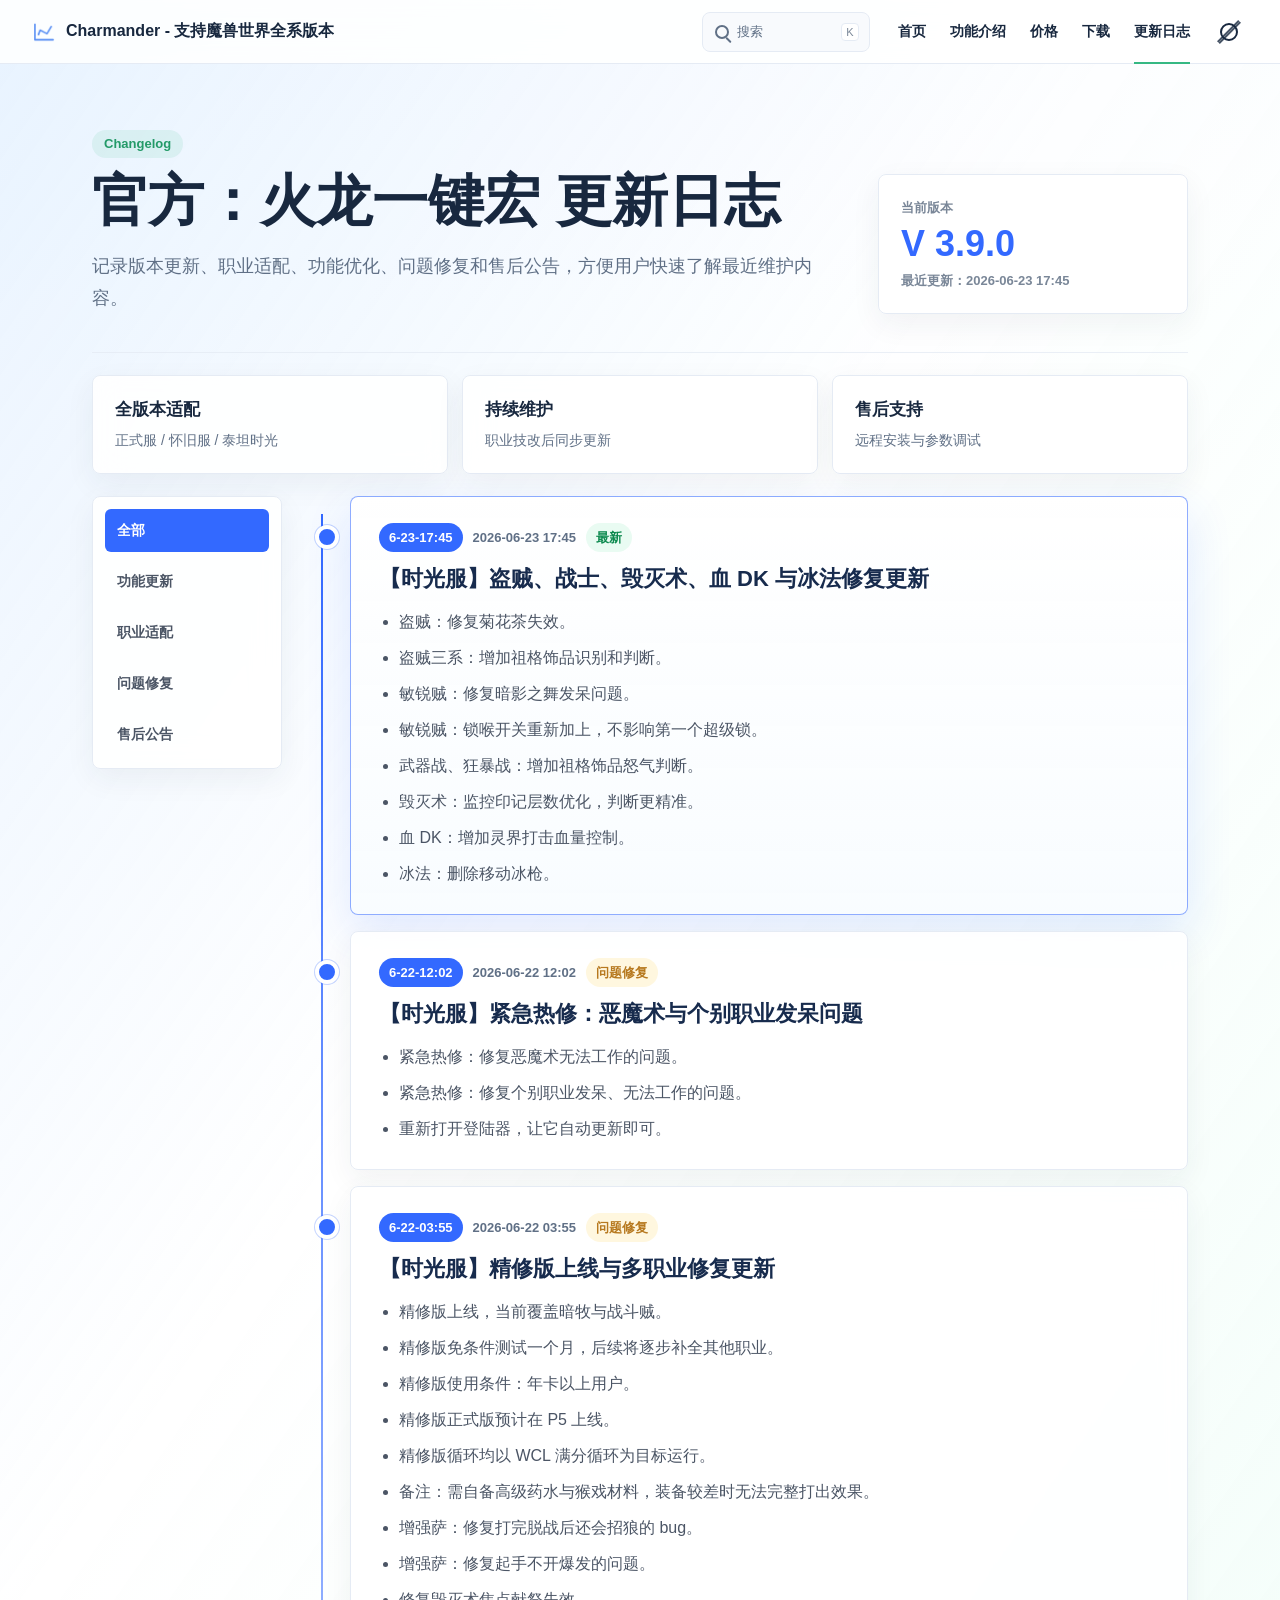
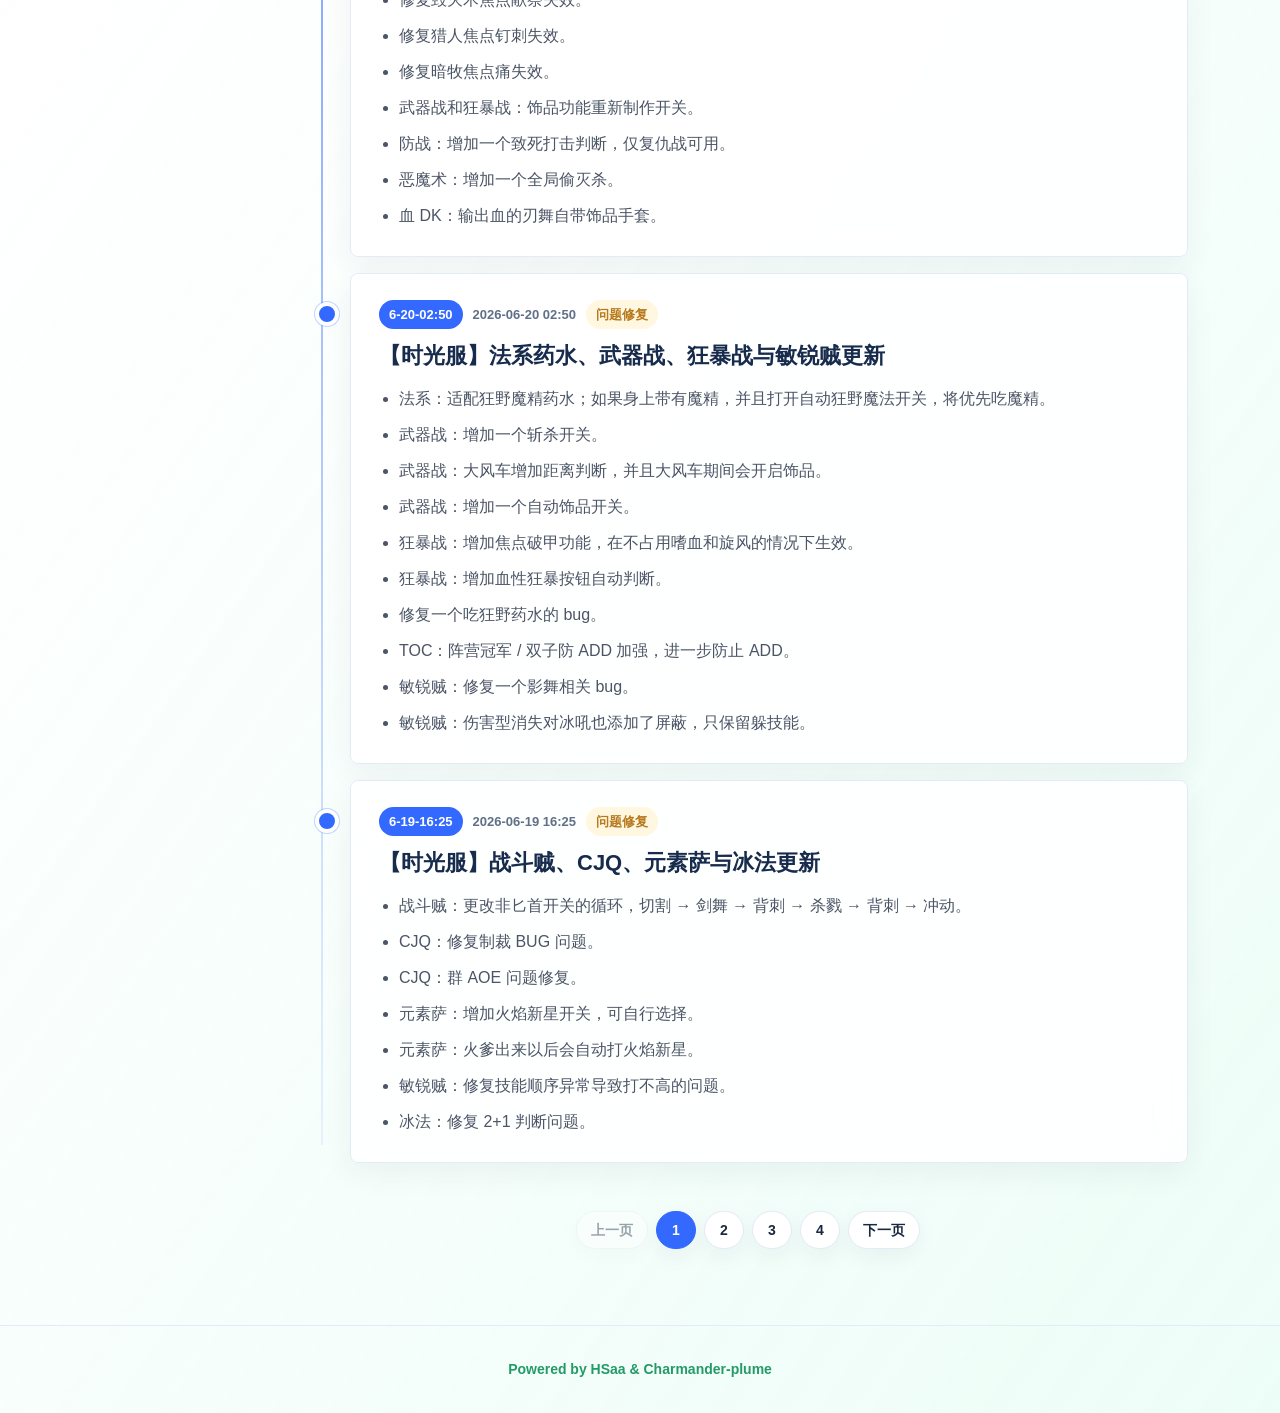
==== commit 344e66a6: "Add June 23 changelog entry" ====
--- a/changelog.html
+++ b/changelog.html
@@ -69,7 +69,7 @@
         <aside class="release-summary" aria-label="当前版本摘要">
           <span>当前版本</span>
           <strong>V 3.9.0</strong>
-          <em>最近更新：2026-06-22 12:02</em>
+          <em>最近更新：2026-06-23 17:45</em>
         </aside>
       </section>
 
@@ -91,9 +91,27 @@
         <div class="timeline" data-page-size="5">
           <article class="release-card latest" data-category="fix">
             <div class="release-meta">
+              <span class="release-version">6-23-17:45</span>
+              <time datetime="2026-06-23T17:45">2026-06-23 17:45</time>
+              <em>最新</em>
+            </div>
+            <h2>【时光服】盗贼、战士、毁灭术、血 DK 与冰法修复更新</h2>
+            <ul>
+              <li>盗贼：修复菊花茶失效。</li>
+              <li>盗贼三系：增加祖格饰品识别和判断。</li>
+              <li>敏锐贼：修复暗影之舞发呆问题。</li>
+              <li>敏锐贼：锁喉开关重新加上，不影响第一个超级锁。</li>
+              <li>武器战、狂暴战：增加祖格饰品怒气判断。</li>
+              <li>毁灭术：监控印记层数优化，判断更精准。</li>
+              <li>血 DK：增加灵界打击血量控制。</li>
+              <li>冰法：删除移动冰枪。</li>
+            </ul>
+          </article>
+          <article class="release-card" data-category="fix">
+            <div class="release-meta">
               <span class="release-version">6-22-12:02</span>
               <time datetime="2026-06-22T12:02">2026-06-22 12:02</time>
-              <em>最新</em>
+              <em class="fix">问题修复</em>
             </div>
             <h2>【时光服】紧急热修：恶魔术与个别职业发呆问题</h2>
             <ul>
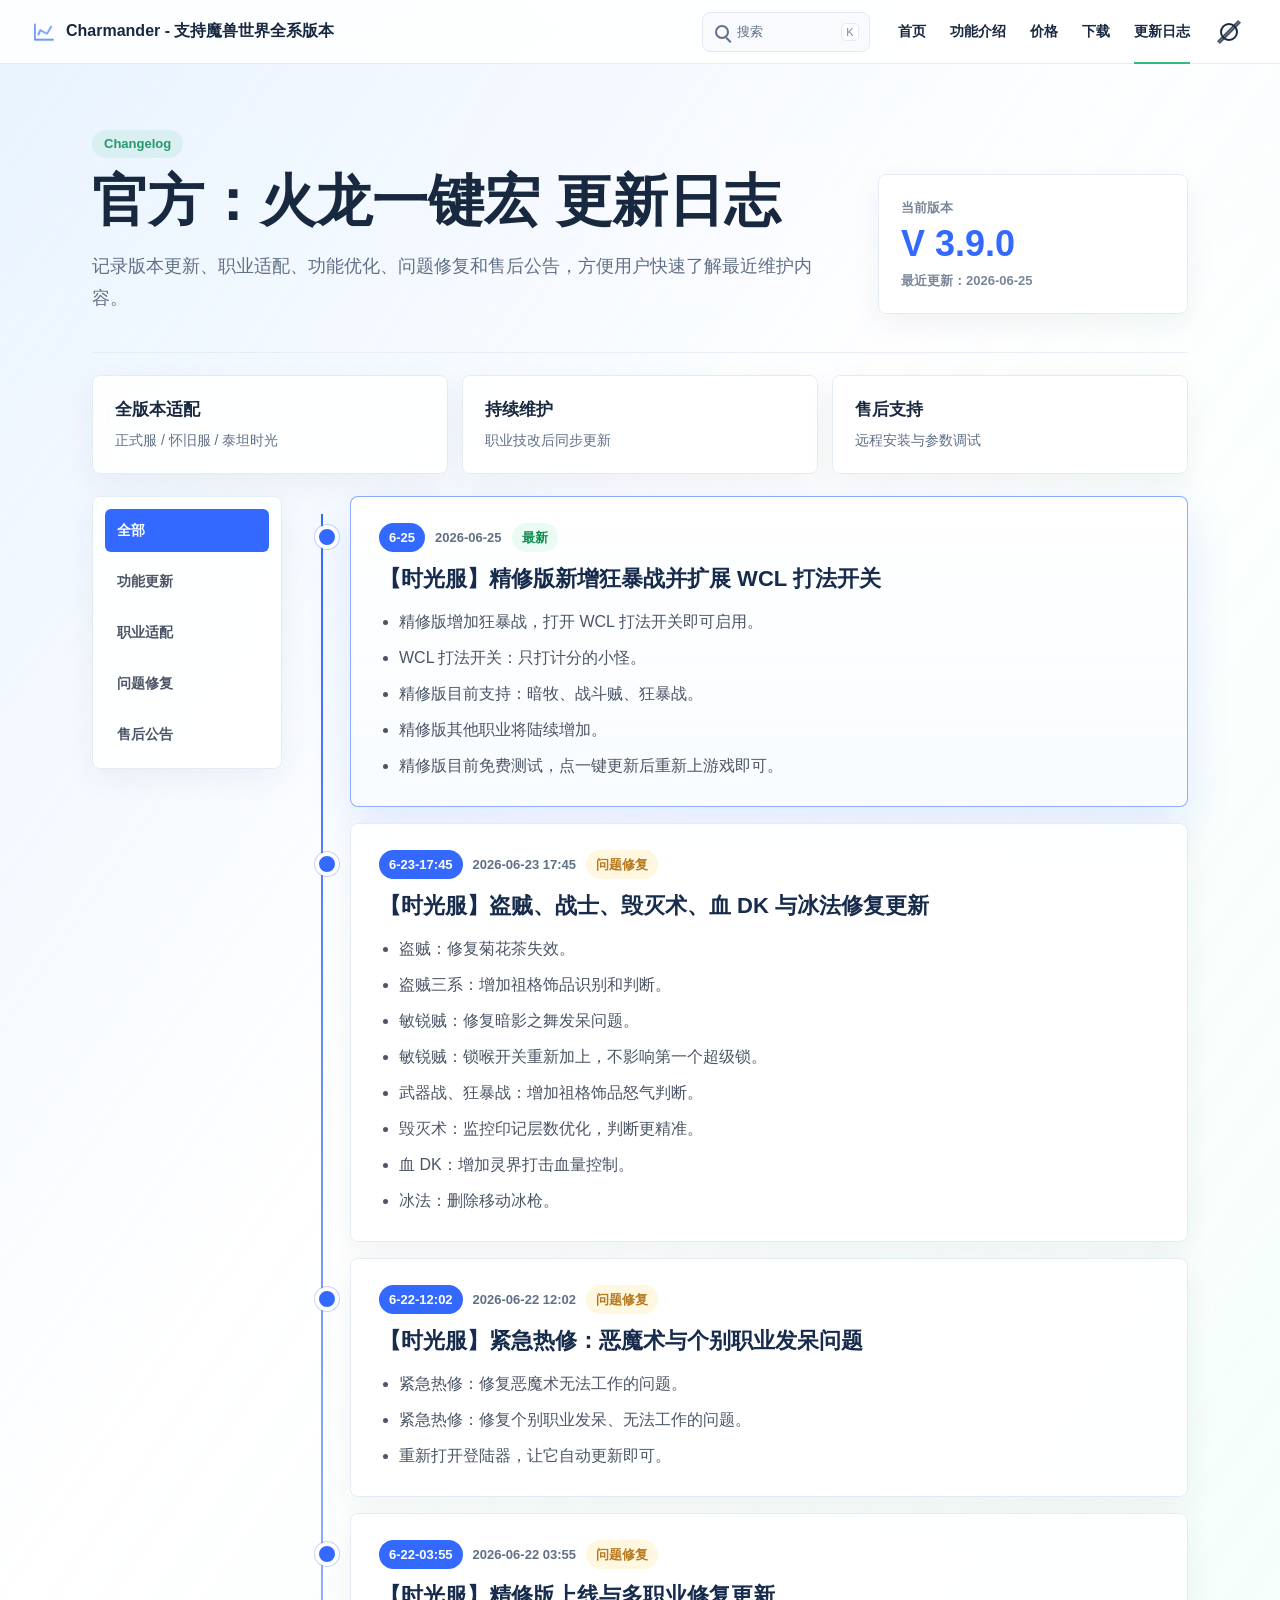
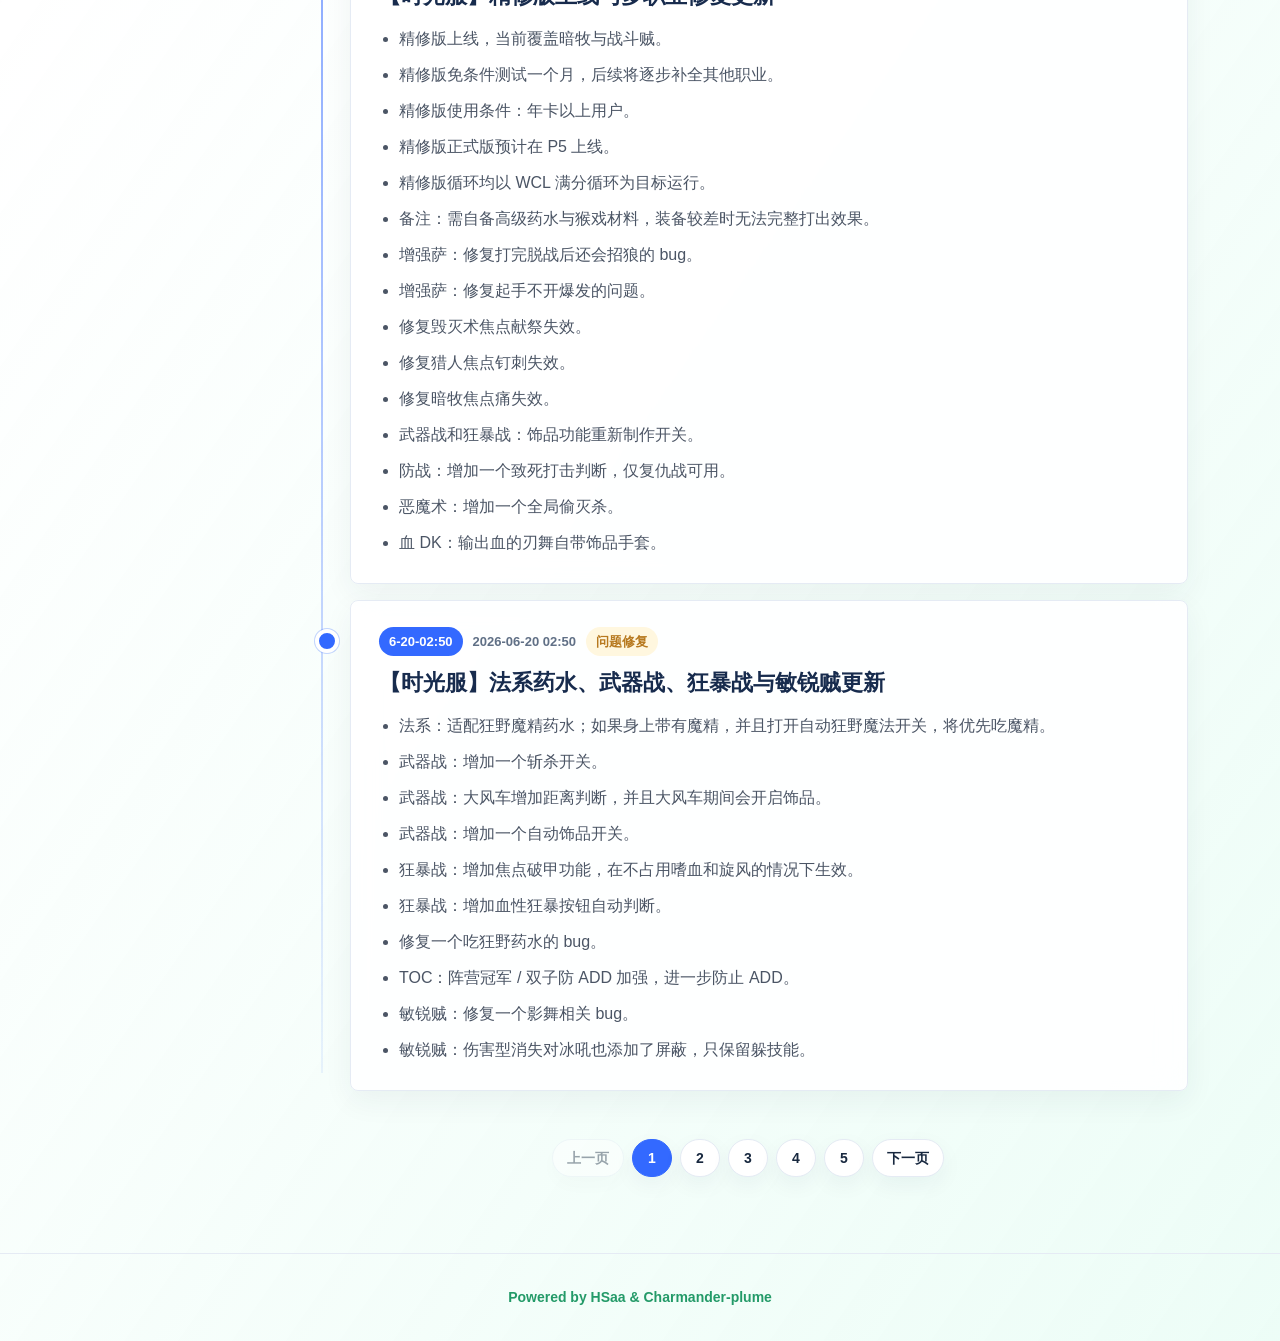
==== commit 8ffcfde5: "Add June 25 changelog entry" ====
--- a/changelog.html
+++ b/changelog.html
@@ -69,7 +69,7 @@
         <aside class="release-summary" aria-label="当前版本摘要">
           <span>当前版本</span>
           <strong>V 3.9.0</strong>
-          <em>最近更新：2026-06-23 17:45</em>
+          <em>最近更新：2026-06-25</em>
         </aside>
       </section>
 
@@ -89,11 +89,26 @@
         </aside>
 
         <div class="timeline" data-page-size="5">
-          <article class="release-card latest" data-category="fix">
+          <article class="release-card latest" data-category="feature">
+            <div class="release-meta">
+              <span class="release-version">6-25</span>
+              <time datetime="2026-06-25">2026-06-25</time>
+              <em>最新</em>
+            </div>
+            <h2>【时光服】精修版新增狂暴战并扩展 WCL 打法开关</h2>
+            <ul>
+              <li>精修版增加狂暴战，打开 WCL 打法开关即可启用。</li>
+              <li>WCL 打法开关：只打计分的小怪。</li>
+              <li>精修版目前支持：暗牧、战斗贼、狂暴战。</li>
+              <li>精修版其他职业将陆续增加。</li>
+              <li>精修版目前免费测试，点一键更新后重新上游戏即可。</li>
+            </ul>
+          </article>
+          <article class="release-card" data-category="fix">
             <div class="release-meta">
               <span class="release-version">6-23-17:45</span>
               <time datetime="2026-06-23T17:45">2026-06-23 17:45</time>
-              <em>最新</em>
+              <em class="fix">问题修复</em>
             </div>
             <h2>【时光服】盗贼、战士、毁灭术、血 DK 与冰法修复更新</h2>
             <ul>
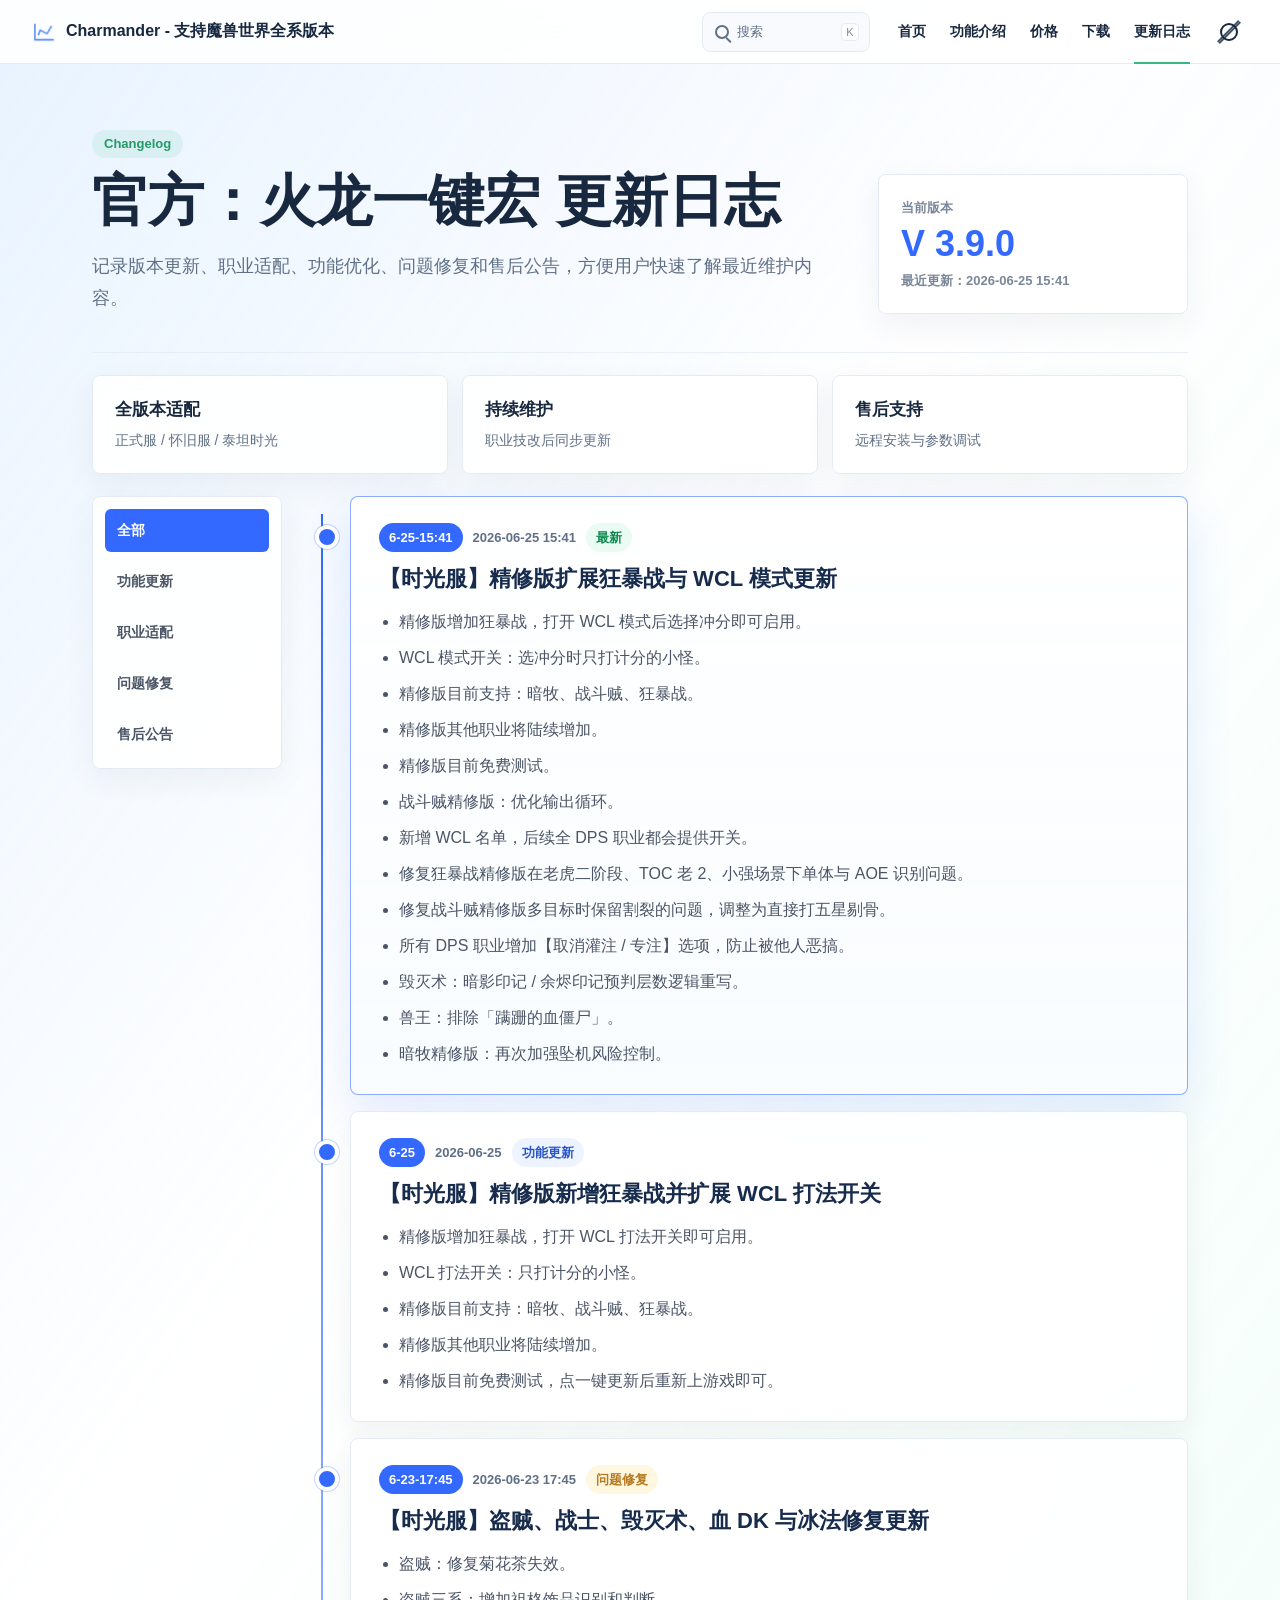
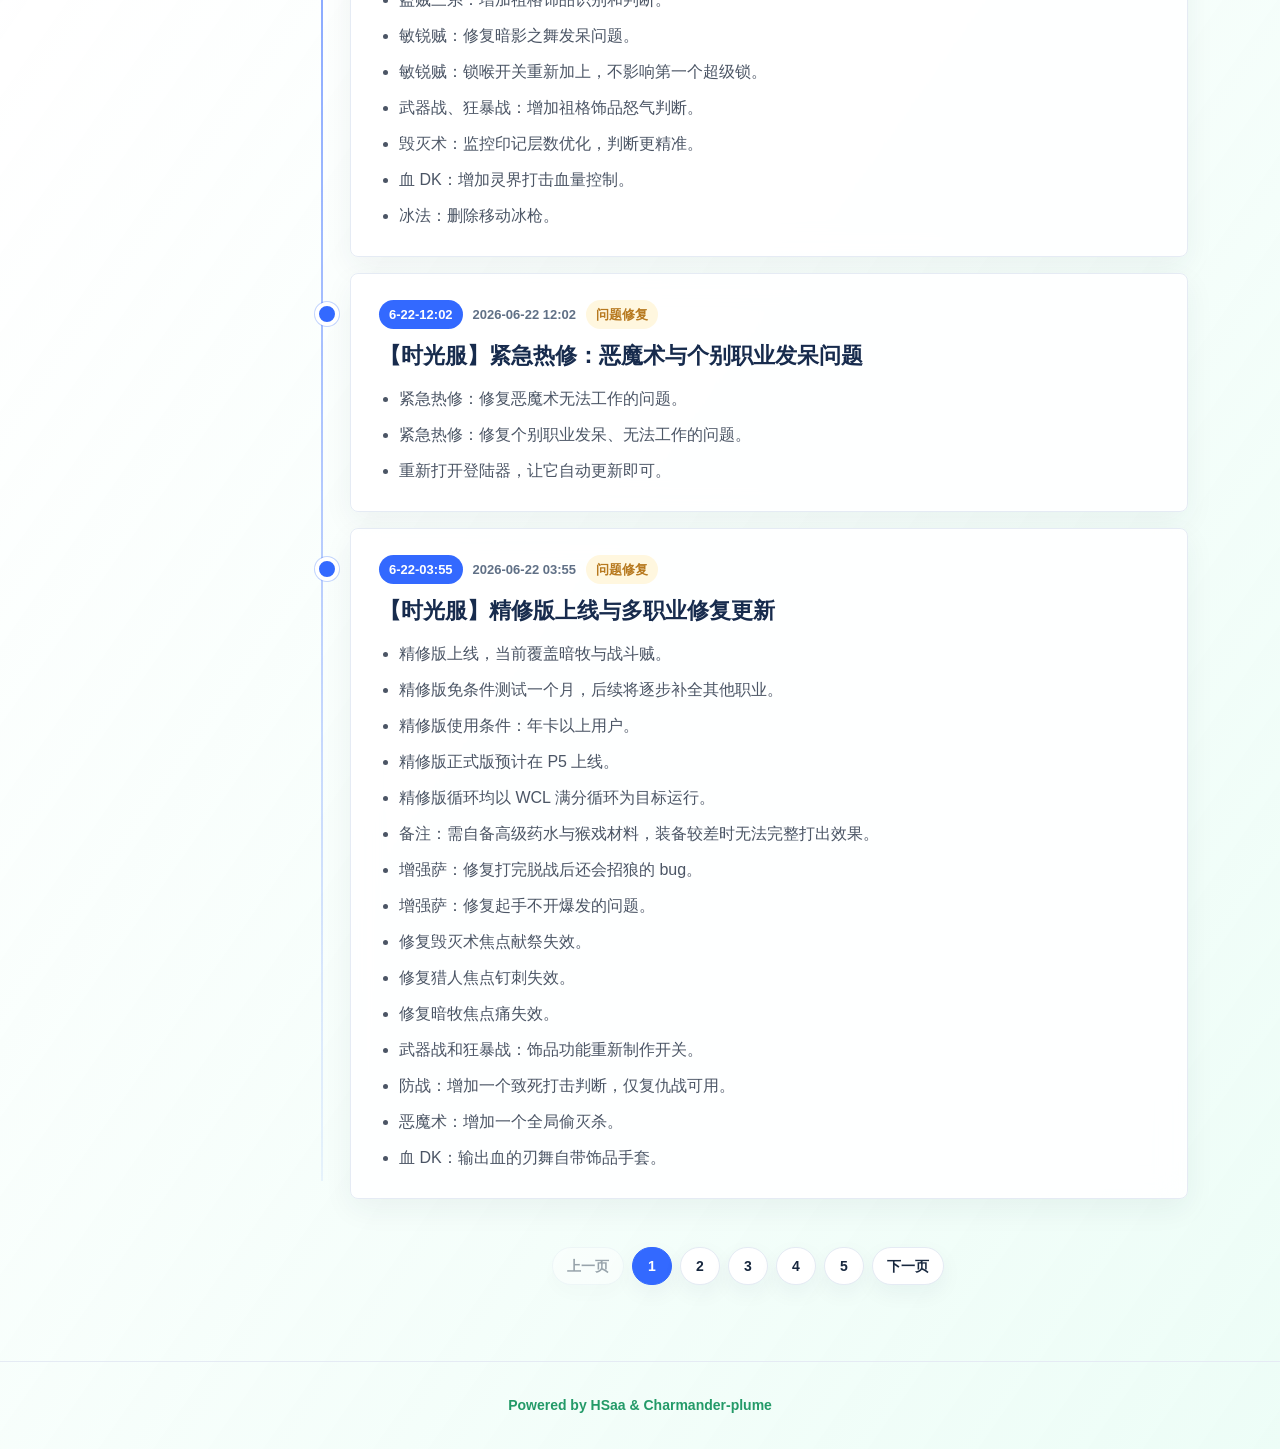
==== commit 46da1706: "Add June 25 afternoon changelog entry" ====
--- a/changelog.html
+++ b/changelog.html
@@ -69,7 +69,7 @@
         <aside class="release-summary" aria-label="当前版本摘要">
           <span>当前版本</span>
           <strong>V 3.9.0</strong>
-          <em>最近更新：2026-06-25</em>
+          <em>最近更新：2026-06-25 15:41</em>
         </aside>
       </section>
 
@@ -91,9 +91,32 @@
         <div class="timeline" data-page-size="5">
           <article class="release-card latest" data-category="feature">
             <div class="release-meta">
+              <span class="release-version">6-25-15:41</span>
+              <time datetime="2026-06-25T15:41">2026-06-25 15:41</time>
+              <em>最新</em>
+            </div>
+            <h2>【时光服】精修版扩展狂暴战与 WCL 模式更新</h2>
+            <ul>
+              <li>精修版增加狂暴战，打开 WCL 模式后选择冲分即可启用。</li>
+              <li>WCL 模式开关：选冲分时只打计分的小怪。</li>
+              <li>精修版目前支持：暗牧、战斗贼、狂暴战。</li>
+              <li>精修版其他职业将陆续增加。</li>
+              <li>精修版目前免费测试。</li>
+              <li>战斗贼精修版：优化输出循环。</li>
+              <li>新增 WCL 名单，后续全 DPS 职业都会提供开关。</li>
+              <li>修复狂暴战精修版在老虎二阶段、TOC 老 2、小强场景下单体与 AOE 识别问题。</li>
+              <li>修复战斗贼精修版多目标时保留割裂的问题，调整为直接打五星剔骨。</li>
+              <li>所有 DPS 职业增加【取消灌注 / 专注】选项，防止被他人恶搞。</li>
+              <li>毁灭术：暗影印记 / 余烬印记预判层数逻辑重写。</li>
+              <li>兽王：排除「蹒跚的血僵尸」。</li>
+              <li>暗牧精修版：再次加强坠机风险控制。</li>
+            </ul>
+          </article>
+          <article class="release-card" data-category="feature">
+            <div class="release-meta">
               <span class="release-version">6-25</span>
               <time datetime="2026-06-25">2026-06-25</time>
-              <em>最新</em>
+              <em class="feature">功能更新</em>
             </div>
             <h2>【时光服】精修版新增狂暴战并扩展 WCL 打法开关</h2>
             <ul>
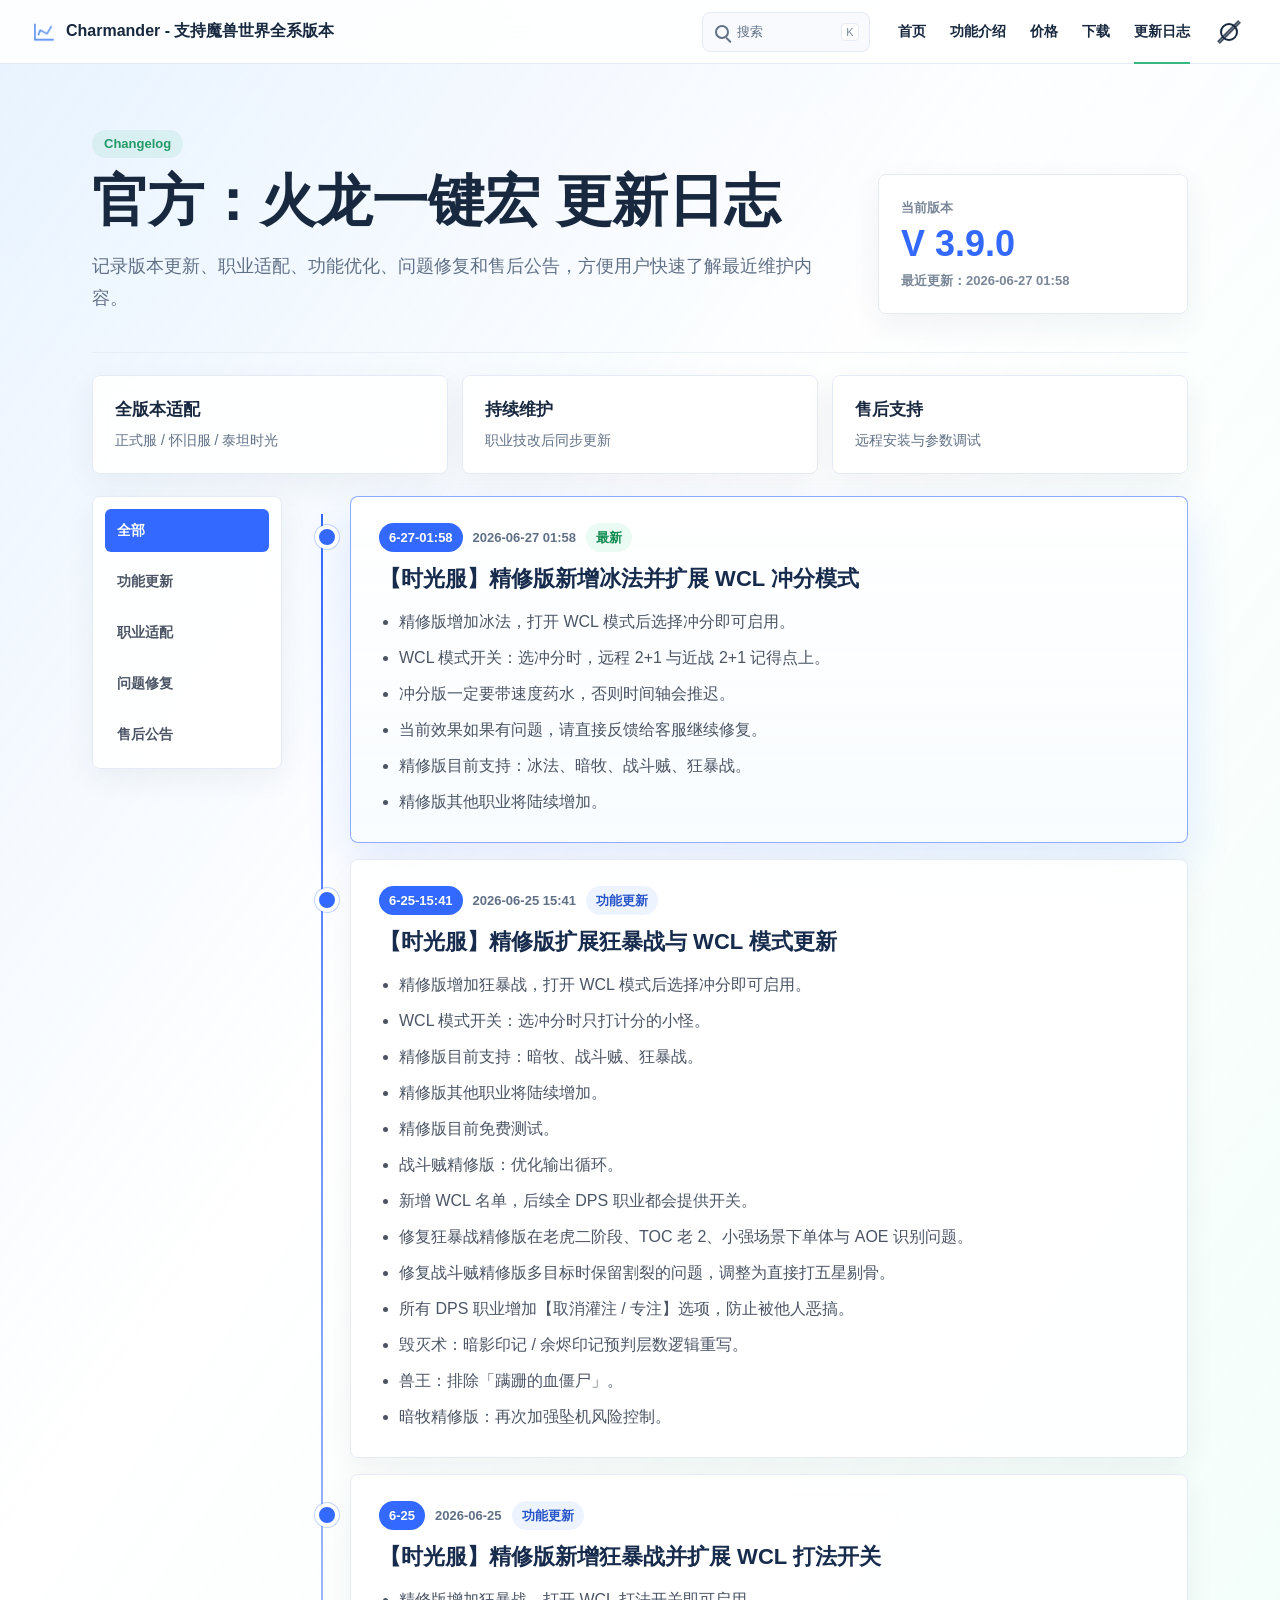
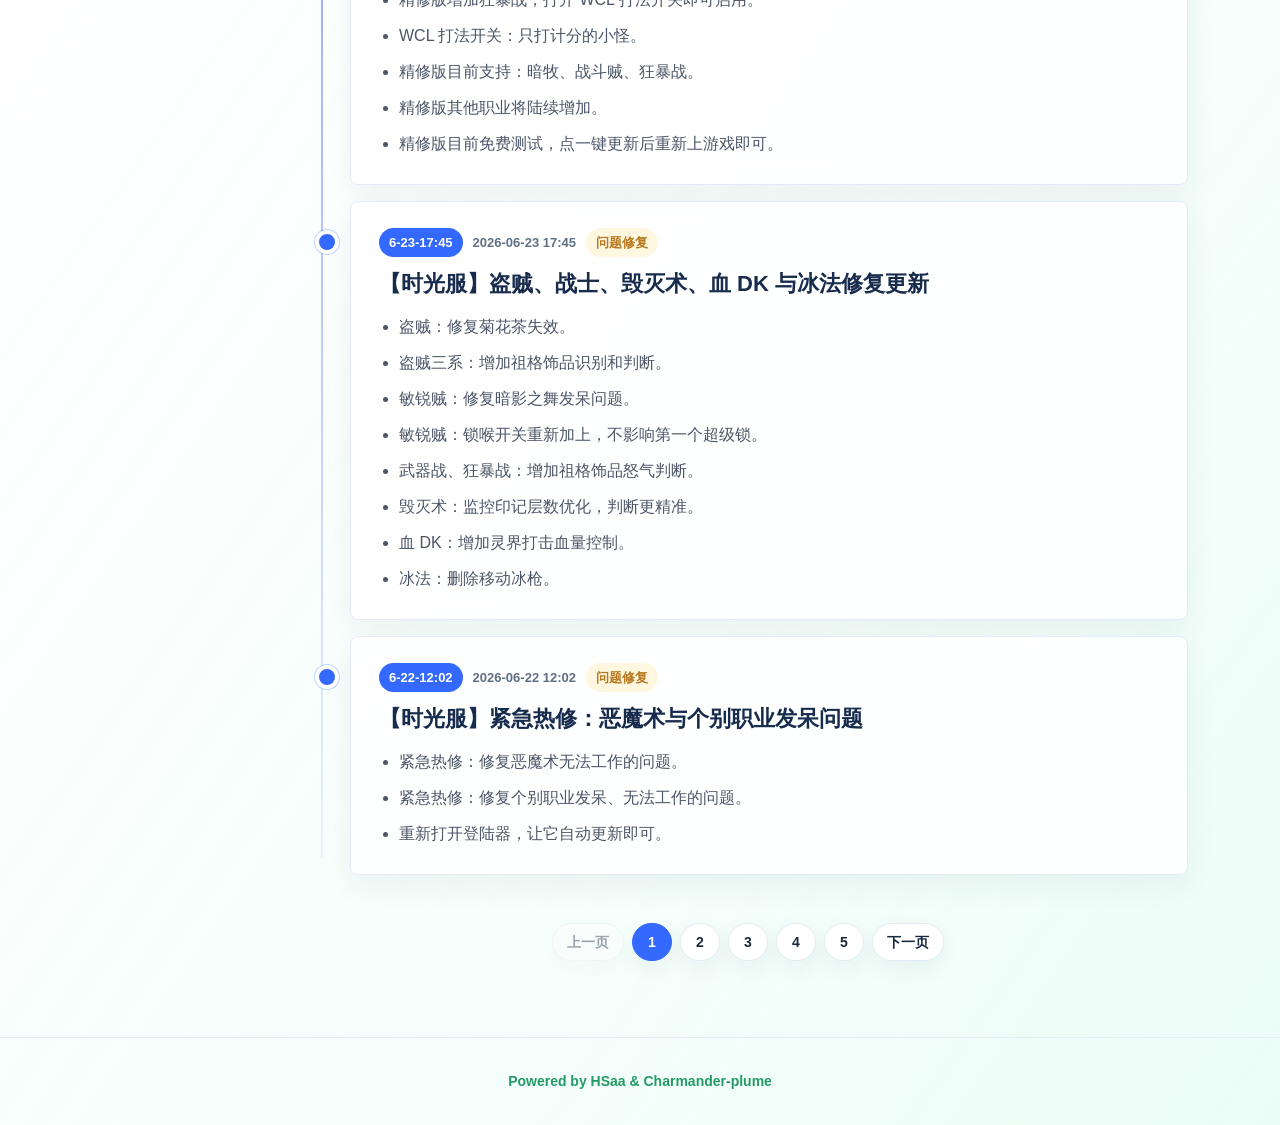
==== commit 8d8eacaf: "Add June 27 ice mage changelog entry" ====
--- a/changelog.html
+++ b/changelog.html
@@ -69,7 +69,7 @@
         <aside class="release-summary" aria-label="当前版本摘要">
           <span>当前版本</span>
           <strong>V 3.9.0</strong>
-          <em>最近更新：2026-06-25 15:41</em>
+          <em>最近更新：2026-06-27 01:58</em>
         </aside>
       </section>
 
@@ -91,9 +91,25 @@
         <div class="timeline" data-page-size="5">
           <article class="release-card latest" data-category="feature">
             <div class="release-meta">
+              <span class="release-version">6-27-01:58</span>
+              <time datetime="2026-06-27T01:58">2026-06-27 01:58</time>
+              <em>最新</em>
+            </div>
+            <h2>【时光服】精修版新增冰法并扩展 WCL 冲分模式</h2>
+            <ul>
+              <li>精修版增加冰法，打开 WCL 模式后选择冲分即可启用。</li>
+              <li>WCL 模式开关：选冲分时，远程 2+1 与近战 2+1 记得点上。</li>
+              <li>冲分版一定要带速度药水，否则时间轴会推迟。</li>
+              <li>当前效果如果有问题，请直接反馈给客服继续修复。</li>
+              <li>精修版目前支持：冰法、暗牧、战斗贼、狂暴战。</li>
+              <li>精修版其他职业将陆续增加。</li>
+            </ul>
+          </article>
+          <article class="release-card" data-category="feature">
+            <div class="release-meta">
               <span class="release-version">6-25-15:41</span>
               <time datetime="2026-06-25T15:41">2026-06-25 15:41</time>
-              <em>最新</em>
+              <em class="feature">功能更新</em>
             </div>
             <h2>【时光服】精修版扩展狂暴战与 WCL 模式更新</h2>
             <ul>
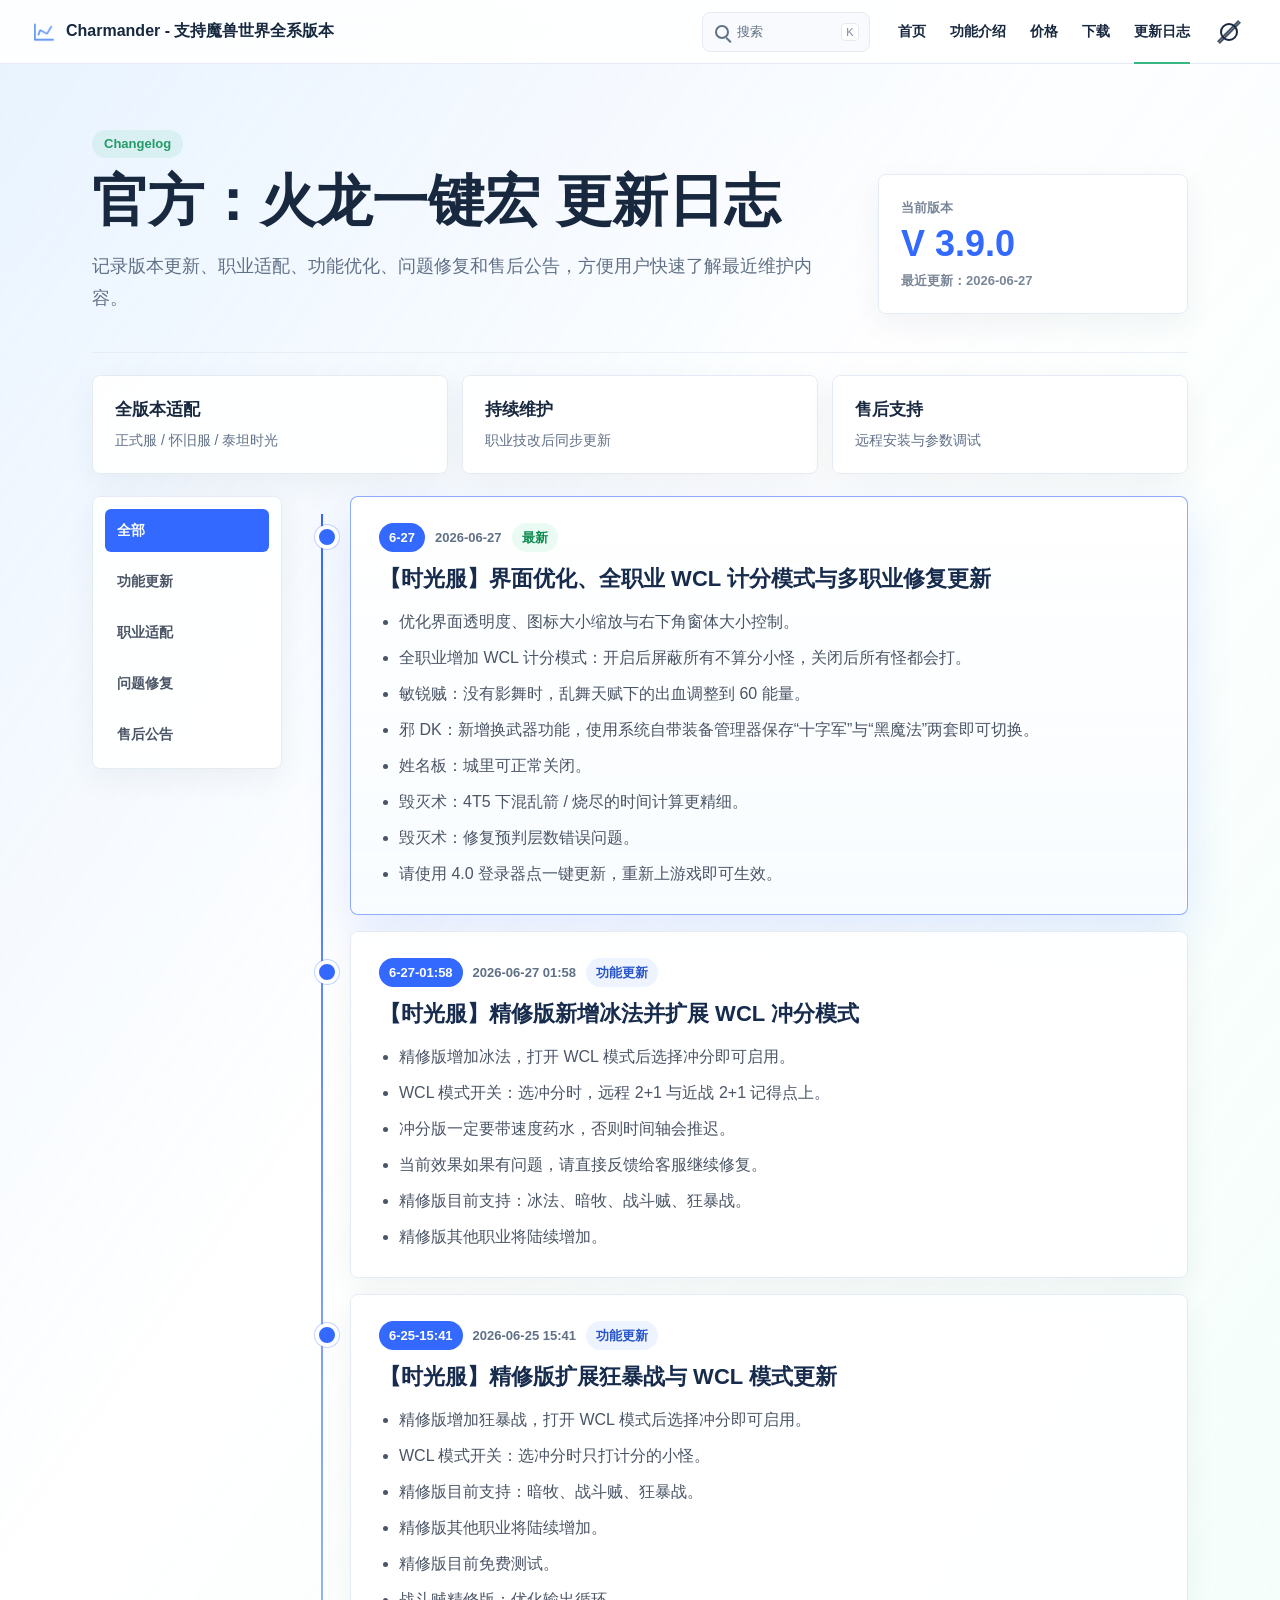
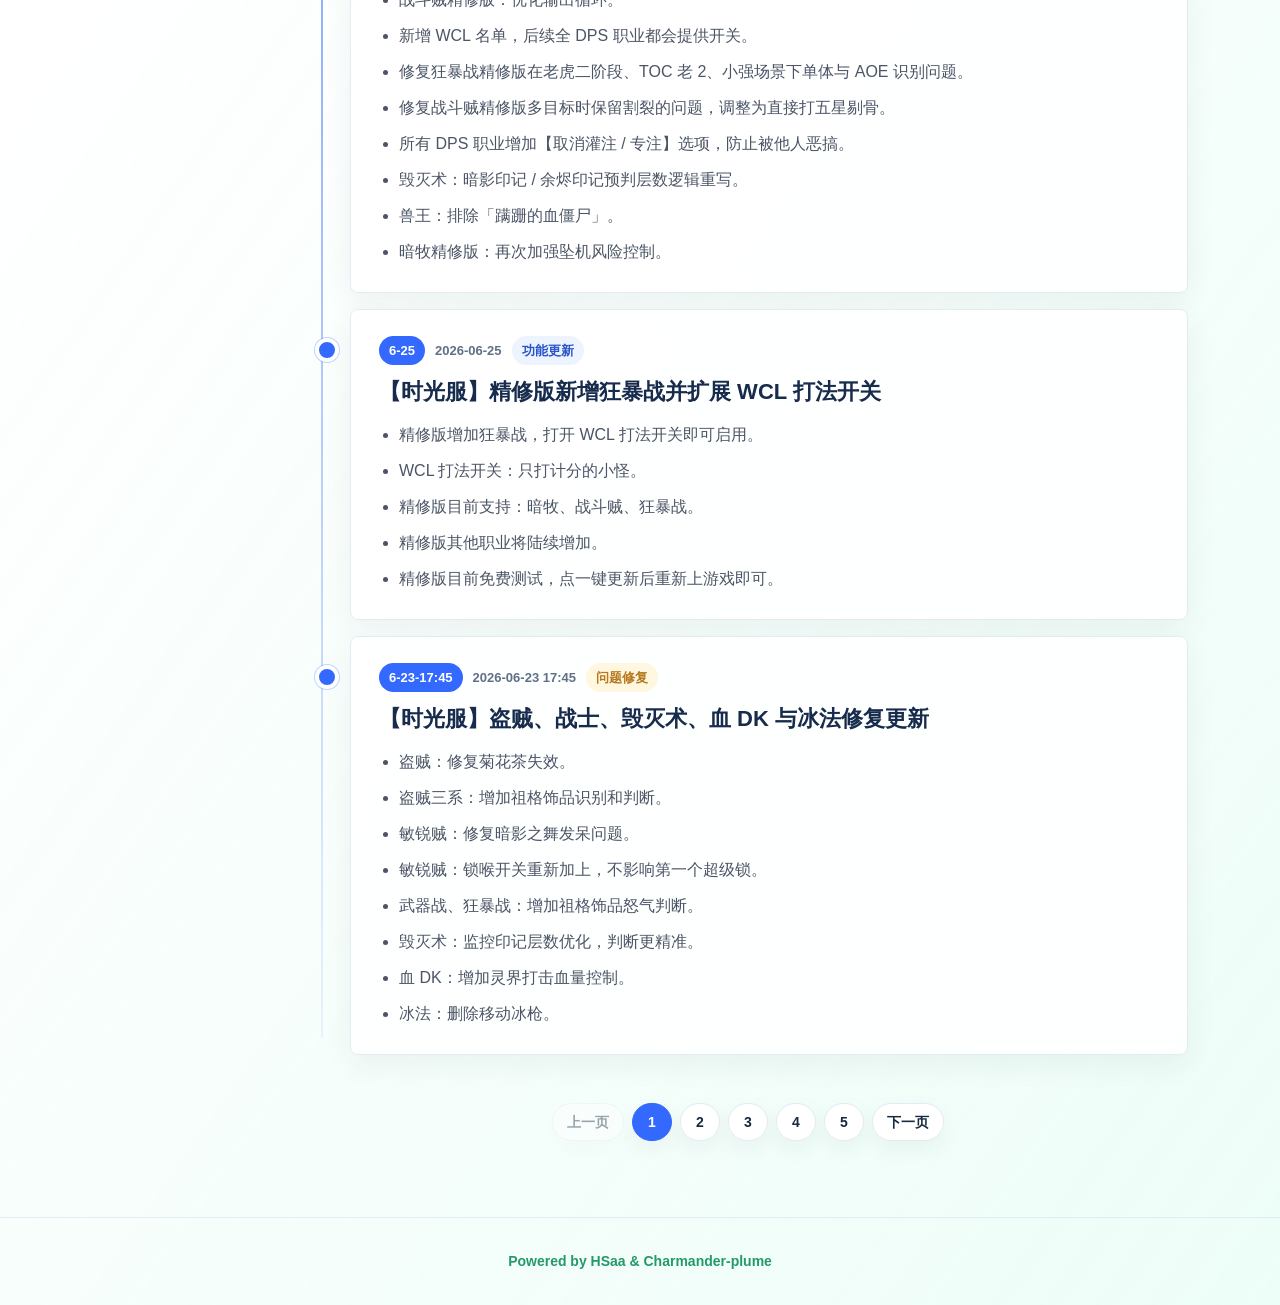
==== commit b35e6a56: "Add June 27 WCL mode changelog entry" ====
--- a/changelog.html
+++ b/changelog.html
@@ -69,7 +69,7 @@
         <aside class="release-summary" aria-label="当前版本摘要">
           <span>当前版本</span>
           <strong>V 3.9.0</strong>
-          <em>最近更新：2026-06-27 01:58</em>
+          <em>最近更新：2026-06-27</em>
         </aside>
       </section>
 
@@ -91,9 +91,27 @@
         <div class="timeline" data-page-size="5">
           <article class="release-card latest" data-category="feature">
             <div class="release-meta">
+              <span class="release-version">6-27</span>
+              <time datetime="2026-06-27">2026-06-27</time>
+              <em>最新</em>
+            </div>
+            <h2>【时光服】界面优化、全职业 WCL 计分模式与多职业修复更新</h2>
+            <ul>
+              <li>优化界面透明度、图标大小缩放与右下角窗体大小控制。</li>
+              <li>全职业增加 WCL 计分模式：开启后屏蔽所有不算分小怪，关闭后所有怪都会打。</li>
+              <li>敏锐贼：没有影舞时，乱舞天赋下的出血调整到 60 能量。</li>
+              <li>邪 DK：新增换武器功能，使用系统自带装备管理器保存“十字军”与“黑魔法”两套即可切换。</li>
+              <li>姓名板：城里可正常关闭。</li>
+              <li>毁灭术：4T5 下混乱箭 / 烧尽的时间计算更精细。</li>
+              <li>毁灭术：修复预判层数错误问题。</li>
+              <li>请使用 4.0 登录器点一键更新，重新上游戏即可生效。</li>
+            </ul>
+          </article>
+          <article class="release-card" data-category="feature">
+            <div class="release-meta">
               <span class="release-version">6-27-01:58</span>
               <time datetime="2026-06-27T01:58">2026-06-27 01:58</time>
-              <em>最新</em>
+              <em class="feature">功能更新</em>
             </div>
             <h2>【时光服】精修版新增冰法并扩展 WCL 冲分模式</h2>
             <ul>
